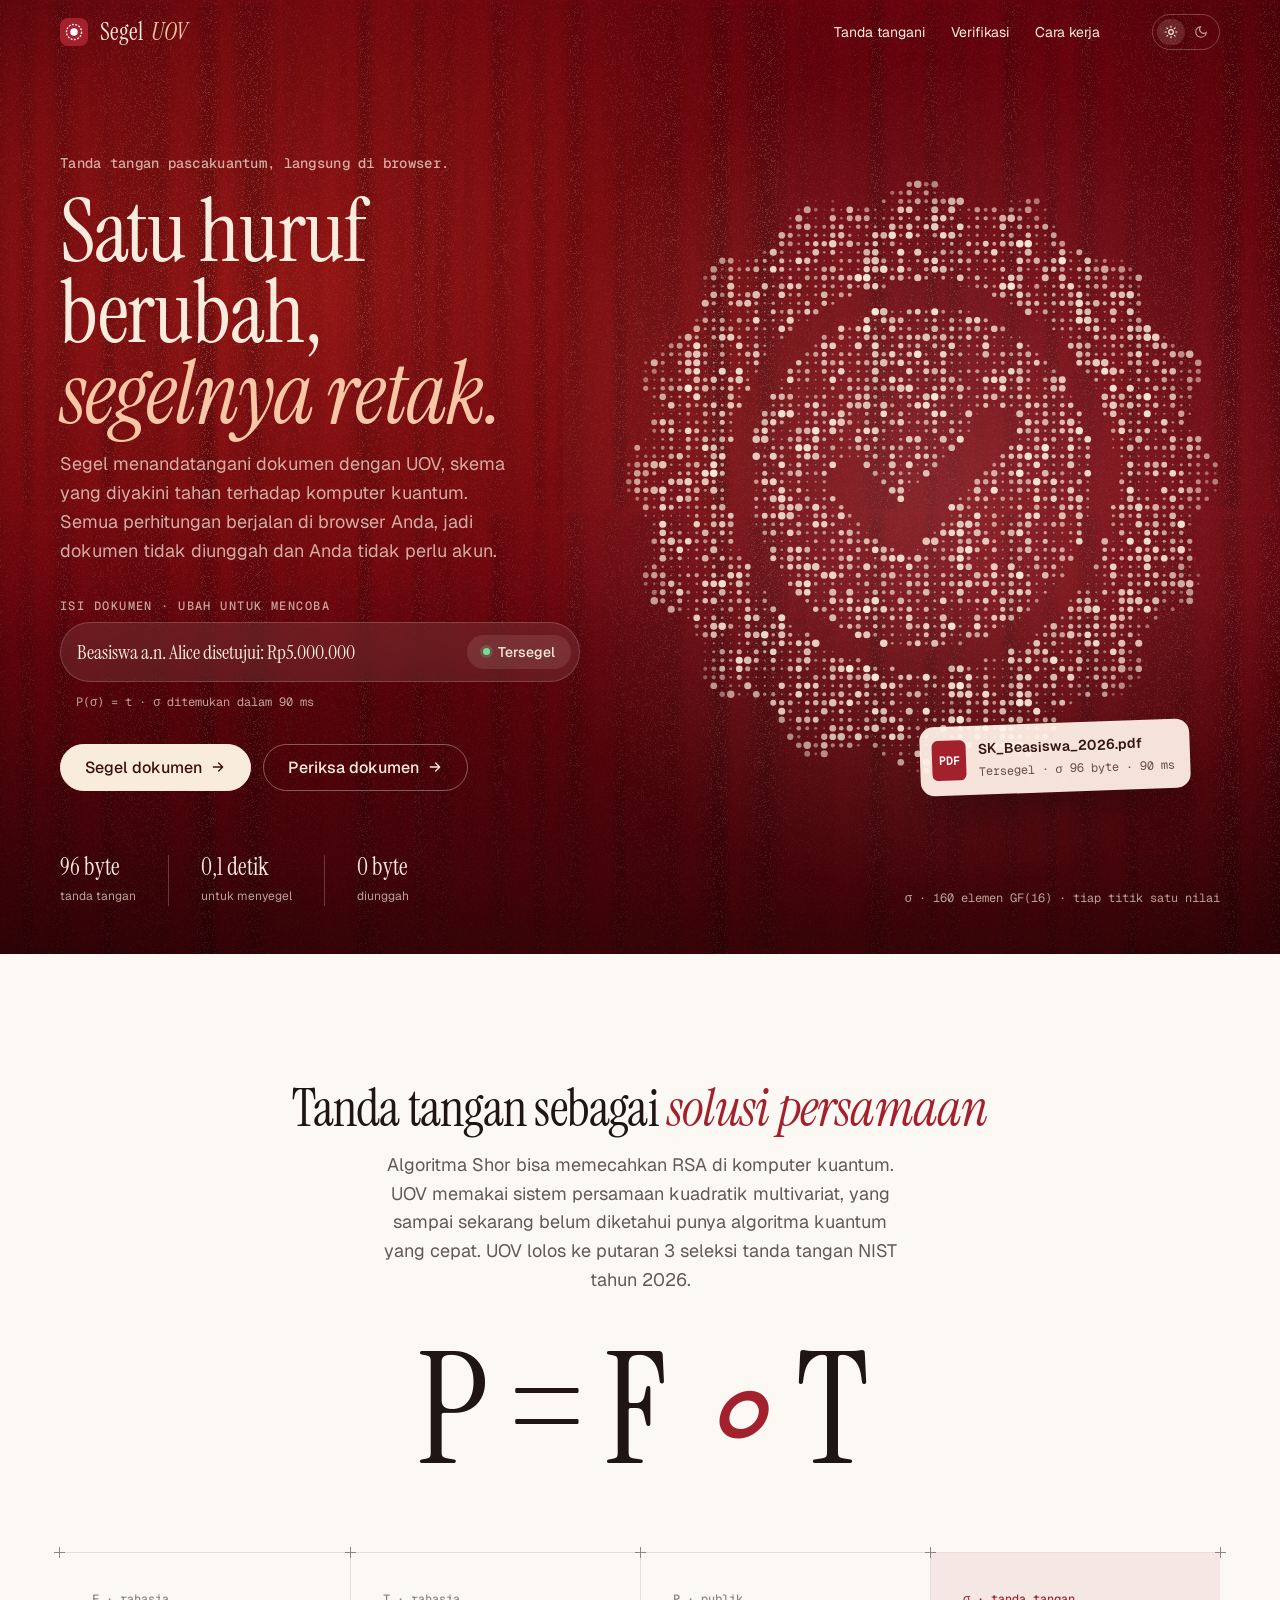
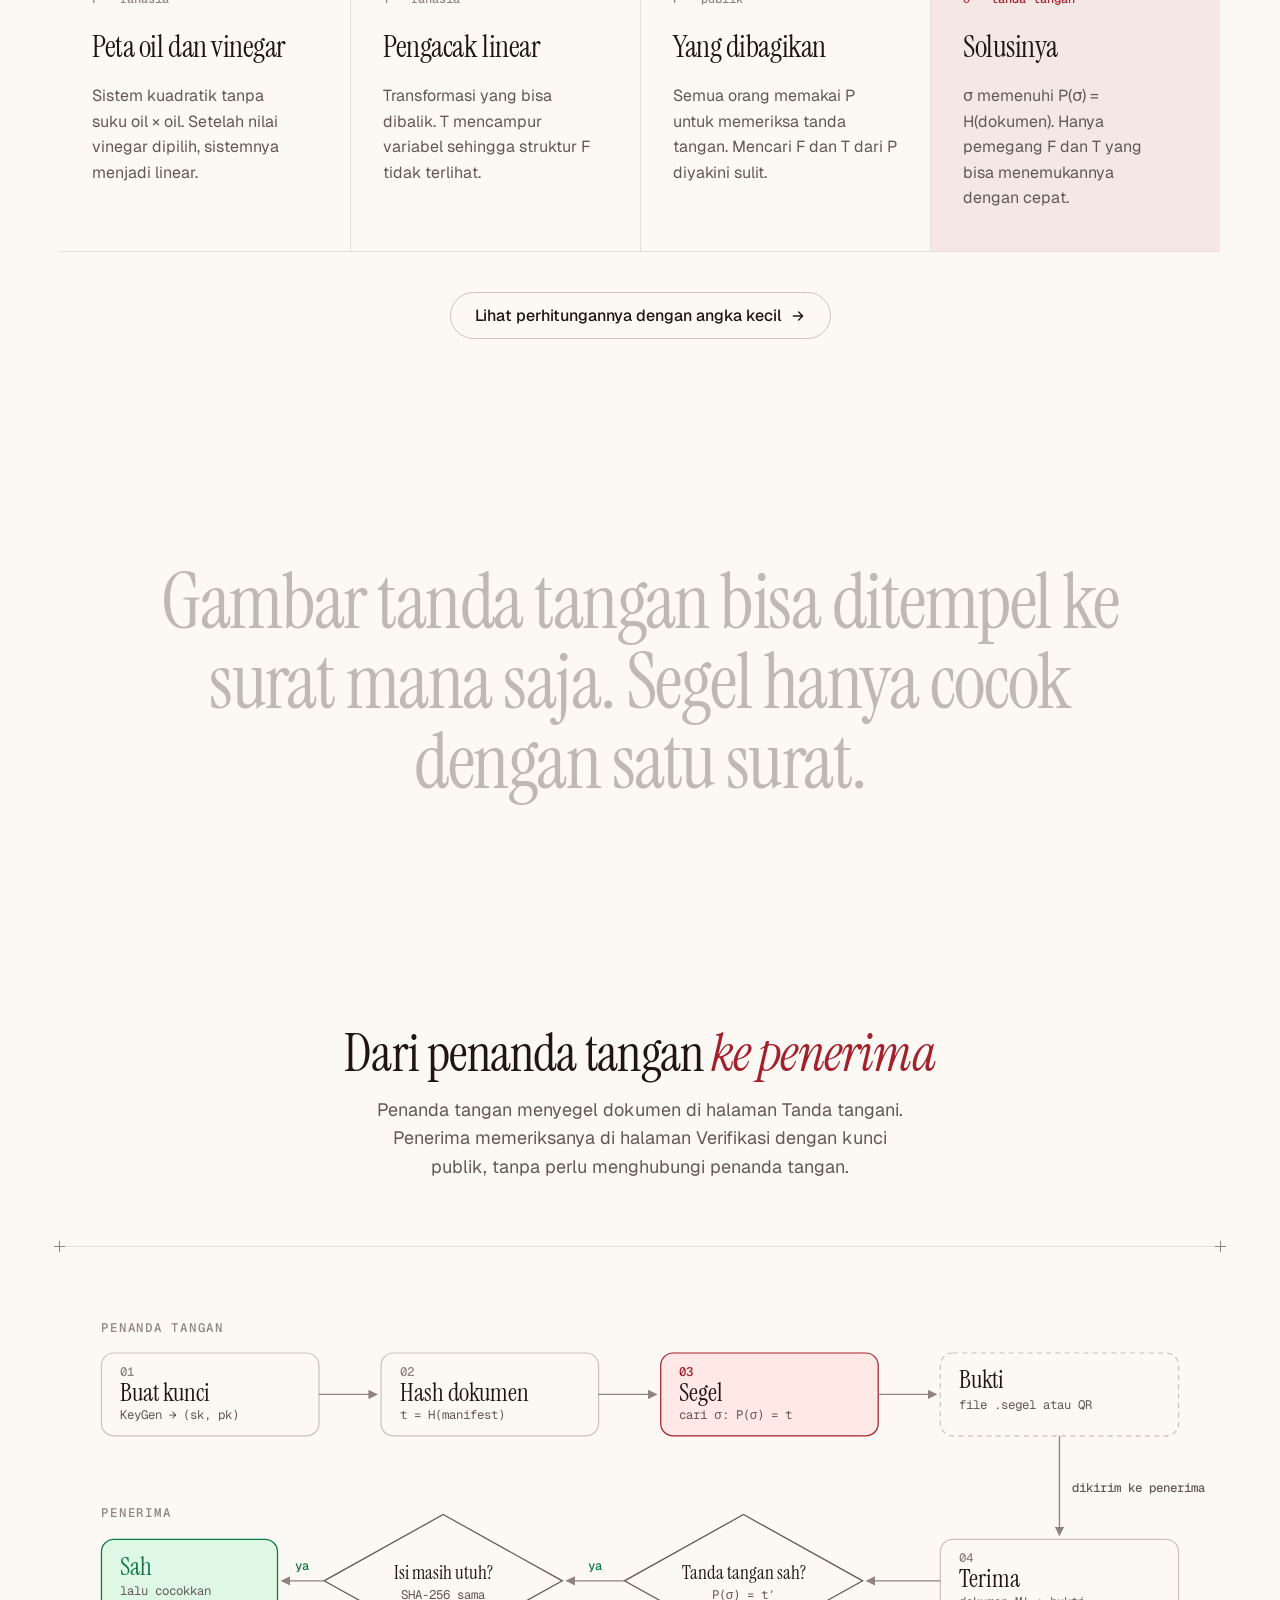
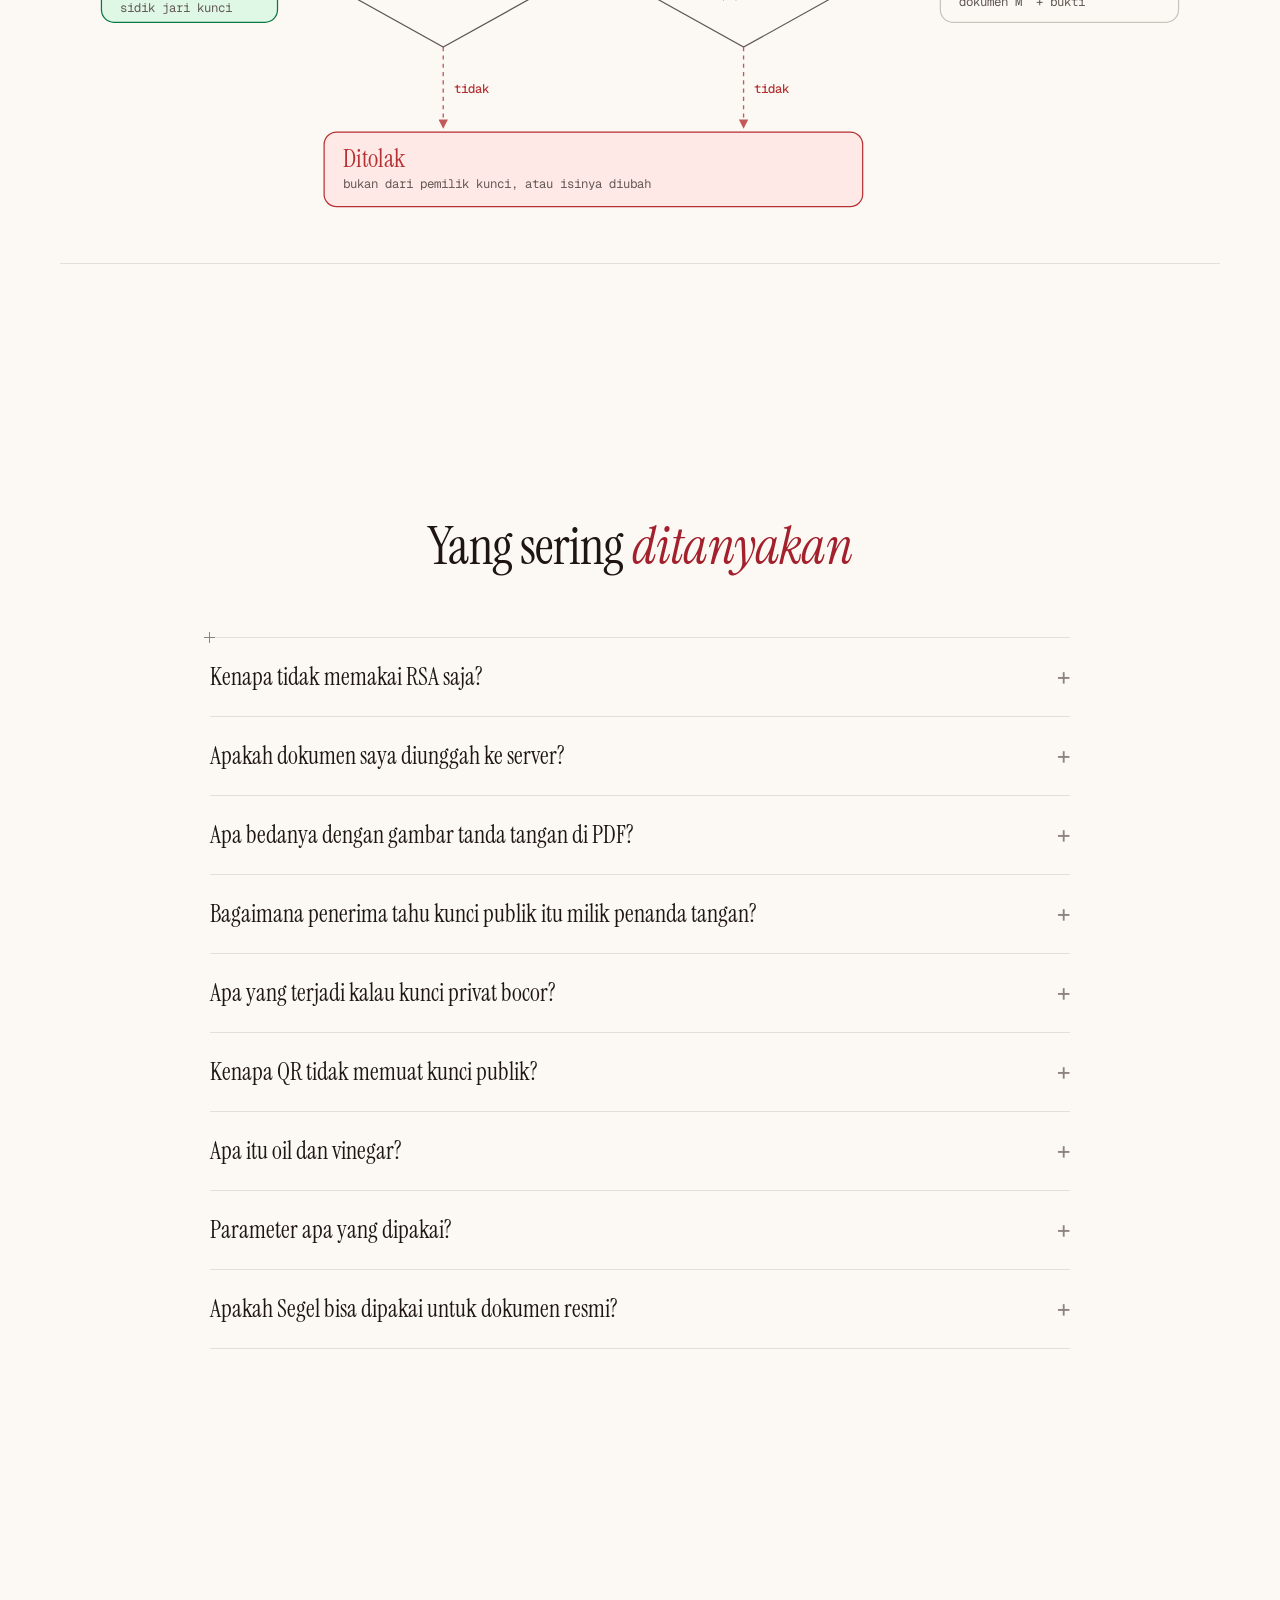
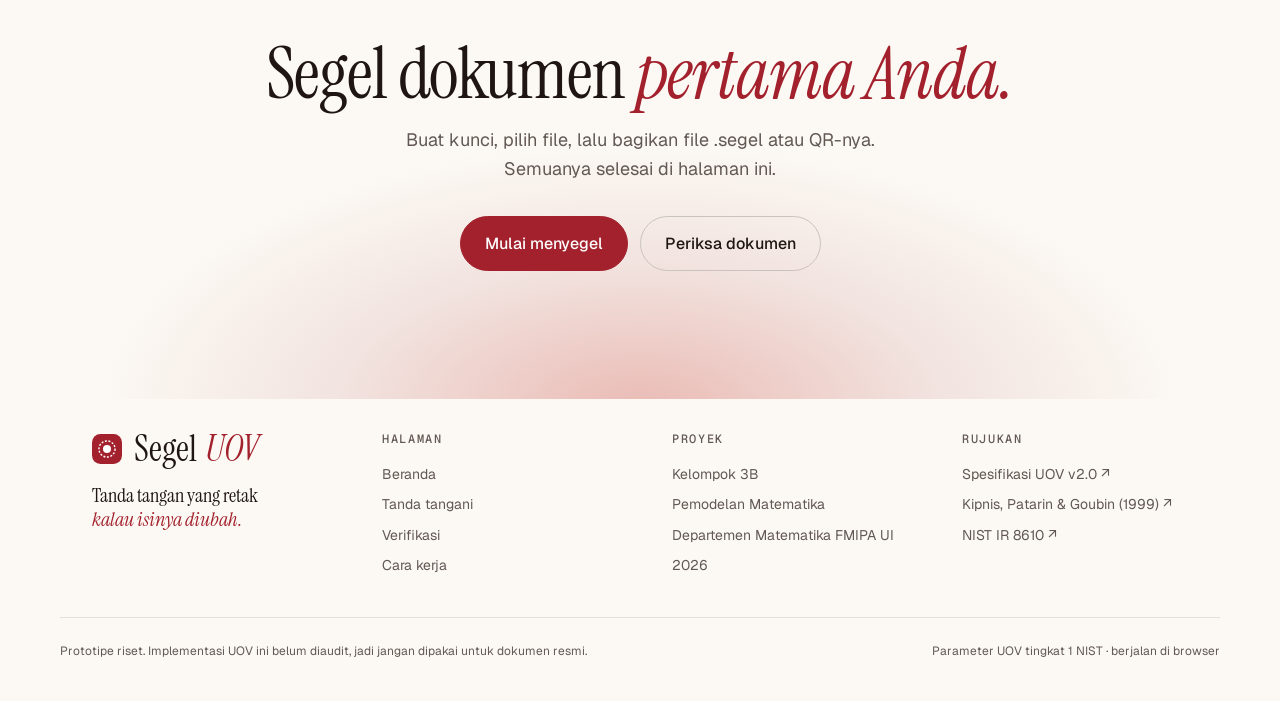
==== index.html @ b4297f27 "Segel: tanda tangan dokumen UOV di browser Situs statis untuk presentasi Pemodelan Matematika Kelomp" ====
<!doctype html>
<html lang="id">
<head>
<meta charset="utf-8">
<meta name="viewport" content="width=device-width, initial-scale=1">
<title>Segel · Tanda tangan dokumen pascakuantum</title>
<meta name="description" content="Segel menandatangani dan memeriksa dokumen dengan skema UOV pascakuantum. Semua perhitungan berjalan di browser, jadi dokumen tidak diunggah.">
<script>try{var t=localStorage.getItem('segel-tema');if(t==='gelap'||(!t&&matchMedia('(prefers-color-scheme: dark)').matches))document.documentElement.classList.add('gelap')}catch(e){}</script>
<meta property="og:type" content="website">
<meta property="og:site_name" content="Segel">
<meta property="og:title" content="Segel · Tanda tangan dokumen pascakuantum">
<meta property="og:description" content="Segel menandatangani dan memeriksa dokumen dengan skema UOV pascakuantum. Semua perhitungan berjalan di browser, jadi dokumen tidak diunggah.">
<meta name="twitter:card" content="summary">
<meta name="theme-color" content="#7a2620">
<link rel="preconnect" href="https://fonts.googleapis.com"><link rel="preconnect" href="https://fonts.gstatic.com" crossorigin>
<link href="https://fonts.googleapis.com/css2?family=Geist:wght@400;500;600&family=Geist+Mono:wght@400;500;600&family=Instrument+Serif:ital@0;1&display=swap" rel="stylesheet">
<link rel="stylesheet" href="css/segel.css">
<link rel="icon" href="data:image/svg+xml,%3Csvg xmlns='http://www.w3.org/2000/svg' viewBox='0 0 32 32'%3E%3Crect width='32' height='32' rx='9' fill='%23a3302c'/%3E%3Ccircle cx='16' cy='16' r='4.3' fill='%23fff'/%3E%3Ccircle cx='16' cy='16' r='8.6' fill='none' stroke='%23fff' stroke-width='1.5' stroke-dasharray='2.1 1.7'/%3E%3C/svg%3E">
</head>
<body class="beranda lak">
<main>
  <section class="hero">
    <div class="hero-latar" id="latar" aria-hidden="true"></div>
    <div class="kartu-bukti" aria-hidden="true">
      <span class="ikon-dok">PDF</span>
      <div><b>SK_Beasiswa_2026.pdf</b><span id="kartu-status">Membuat kunci…</span></div>
    </div>
    <canvas class="hero-kanvas" id="kanvas" role="img" aria-label="Cap segel dari titik-titik. Ukuran tiap titik adalah satu elemen tanda tangan sigma."></canvas>
    <div class="wadah hero-isi">
      <div class="hero-teks">
        <span class="alis">Tanda tangan pascakuantum, langsung di browser.</span>
        <h1>Satu huruf berubah,<br><em>segelnya retak.</em></h1>
        <p class="pengantar">Segel menandatangani dokumen dengan UOV, skema yang diyakini tahan terhadap komputer kuantum. Semua perhitungan berjalan di browser Anda, jadi dokumen tidak diunggah dan Anda tidak perlu akun.</p>
        <div class="coba">
          <label for="surat">Isi dokumen · ubah untuk mencoba</label>
          <div class="coba-baris">
            <input id="surat" value="Beasiswa a.n. Alice disetujui: Rp5.000.000" spellcheck="false" autocomplete="off">
            <button class="chip-status proses" id="status" type="button" disabled><span class="titik"></span><span id="status-judul">Membuat kunci</span></button>
          </div>
          <div class="coba-rinci" id="status-rinci" aria-live="polite"></div>
        </div>
        <div class="baris-tombol">
          <a href="tandatangani.html" class="tombol terang">Segel dokumen <svg width="16" height="16" viewBox="0 0 24 24" fill="none" stroke="currentColor" stroke-width="2" stroke-linecap="round" stroke-linejoin="round" aria-hidden="true"><path d="M5 12h14m-6-6 6 6-6 6"/></svg></a>
          <a href="verifikasi.html" class="tombol garis-terang">Periksa dokumen <svg width="16" height="16" viewBox="0 0 24 24" fill="none" stroke="currentColor" stroke-width="2" stroke-linecap="round" stroke-linejoin="round" aria-hidden="true"><path d="M5 12h14m-6-6 6 6-6 6"/></svg></a>
        </div>
      </div>
      <div class="hero-kaki">
        <dl class="hero-angka">
          <div><dt>96 byte</dt><dd>tanda tangan</dd></div>
          <div><dt>0,1 detik</dt><dd>untuk menyegel</dd></div>
          <div><dt>0 byte</dt><dd>diunggah</dd></div>
        </dl>
        <p class="kanvas-ket">σ · 160 elemen GF(16) · tiap titik satu nilai</p>
      </div>
    </div>
  </section>

  <section class="bagian">
    <div class="wadah">
      <div class="judul-tengah">
        <h2>Tanda tangan sebagai <em>solusi persamaan</em></h2>
        <p class="pengantar">Algoritma Shor bisa memecahkan RSA di komputer kuantum. UOV memakai sistem persamaan kuadratik multivariat, yang sampai sekarang belum diketahui punya algoritma kuantum yang cepat. UOV lolos ke putaran 3 seleksi tanda tangan NIST tahun 2026.</p>
      </div>
      <p class="rumus-besar" aria-label="P sama dengan F komposisi T">P = F <i>∘</i> T</p>
      <div class="cetak" style="--kolom:4">
        <div><span class="no">F · rahasia</span><h3>Peta oil dan vinegar</h3><p>Sistem kuadratik tanpa suku oil × oil. Setelah nilai vinegar dipilih, sistemnya menjadi linear.</p></div>
        <div><span class="no">T · rahasia</span><h3>Pengacak linear</h3><p>Transformasi yang bisa dibalik. T mencampur variabel sehingga struktur F tidak terlihat.</p></div>
        <div><span class="no">P · publik</span><h3>Yang dibagikan</h3><p>Semua orang memakai P untuk memeriksa tanda tangan. Mencari F dan T dari P diyakini sulit.</p></div>
        <div class="inti"><span class="no">σ · tanda tangan</span><h3>Solusinya</h3><p>σ memenuhi P(σ) = H(dokumen). Hanya pemegang F dan T yang bisa menemukannya dengan cepat.</p></div>
      </div>
      <div class="tengah"><a href="cara-kerja.html" class="tombol">Lihat perhitungannya dengan angka kecil <svg width="16" height="16" viewBox="0 0 24 24" fill="none" stroke="currentColor" stroke-width="2" stroke-linecap="round" stroke-linejoin="round" aria-hidden="true"><path d="M5 12h14m-6-6 6 6-6 6"/></svg></a></div>
    </div>
  </section>

  <section class="slogan-besar" aria-label="Inti Segel">
    <div class="wadah">
      <p>Gambar tanda tangan bisa ditempel ke surat mana saja. <em>Segel hanya cocok dengan satu surat.</em></p>
    </div>
  </section>

  <section class="bagian">
    <div class="wadah">
      <div class="judul-tengah">
        <h2>Dari penanda tangan <em>ke penerima</em></h2>
        <p class="pengantar">Penanda tangan menyegel dokumen di halaman Tanda tangani. Penerima memeriksanya di halaman Verifikasi dengan kunci publik, tanpa perlu menghubungi penanda tangan.</p>
      </div>
      <div class="bagan"><svg class="bagan-lebar" viewBox="0 0 1120 510" role="img" aria-labelledby="bagan-j bagan-d"><title id="bagan-j">Diagram alur Segel</title><desc id="bagan-d">Penanda tangan membuat kunci, menghitung hash dokumen, lalu menyegel dengan kunci privat dan mengirim bukti. Penerima memeriksa apakah P(sigma) sama dengan t aksen. Jika tidak, dokumen ditolak. Jika ya, ia memeriksa apakah SHA-256 dokumen sama. Jika tidak, ditolak. Jika ya, dokumen sah dan sidik jari kunci dicocokkan.</desc><defs><marker id="ujung" viewBox="0 0 10 10" refX="9" refY="5" markerWidth="7" markerHeight="7" orient="auto-start-reverse"><path d="M0 0 10 5 0 10z" class="mata"/></marker><marker id="ujung-tolak" viewBox="0 0 10 10" refX="9" refY="5" markerWidth="7" markerHeight="7" orient="auto-start-reverse"><path d="M0 0 10 5 0 10z" class="mata-tolak"/></marker></defs><text class="label jalur" x="40" y="36" text-anchor="start">PENANDA TANGAN</text><text class="label jalur" x="40" y="214" text-anchor="start">PENERIMA</text><g class="simpul "><rect x="40" y="56" width="210" height="80" rx="12"/><text class="no" x="58" y="78">01</text><text class="judul" x="58" y="102">Buat kunci</text><text class="sub" x="58" y="120">KeyGen → (sk, pk)</text></g><g class="simpul "><rect x="310" y="56" width="210" height="80" rx="12"/><text class="no" x="328" y="78">02</text><text class="judul" x="328" y="102">Hash dokumen</text><text class="sub" x="328" y="120">t = H(manifest)</text></g><g class="simpul inti"><rect x="580" y="56" width="210" height="80" rx="12"/><text class="no" x="598" y="78">03</text><text class="judul" x="598" y="102">Segel</text><text class="sub" x="598" y="120">cari σ: P(σ) = t</text></g><g class="simpul bukti"><rect x="850" y="56" width="230" height="80" rx="12"/><text class="judul" x="868" y="90">Bukti</text><text class="sub" x="868" y="110">file .segel atau QR</text></g><path class="panah " d="M250 96H306" marker-end="url(#ujung)"/><path class="panah " d="M520 96H576" marker-end="url(#ujung)"/><path class="panah " d="M790 96H846" marker-end="url(#ujung)"/><path class="panah " d="M965 136V232" marker-end="url(#ujung)"/><text class="label " x="977" y="190" text-anchor="start">dikirim ke penerima</text><g class="simpul "><rect x="850" y="236" width="230" height="80" rx="12"/><text class="no" x="868" y="258">04</text><text class="judul" x="868" y="282">Terima</text><text class="sub" x="868" y="300">dokumen M′ + bukti</text></g><g class="simpul belah"><polygon points="660,212 775,276 660,340 545,276"/><text class="judul kecil" x="660" y="274" text-anchor="middle">Tanda tangan sah?</text><text class="sub" x="660" y="294" text-anchor="middle">P(σ) = t′</text></g><g class="simpul belah"><polygon points="370,212 485,276 370,340 255,276"/><text class="judul kecil" x="370" y="274" text-anchor="middle">Isi masih utuh?</text><text class="sub" x="370" y="294" text-anchor="middle">SHA-256 sama</text></g><g class="simpul sah"><rect x="40" y="236" width="170" height="80" rx="12"/><text class="judul" x="58" y="270">Sah</text><text class="sub" x="58" y="290">lalu cocokkan</text><text class="sub" x="58" y="306">sidik jari kunci</text></g><path class="panah " d="M850 276H779" marker-end="url(#ujung)"/><path class="panah " d="M545 276H489" marker-end="url(#ujung)"/><text class="label ya" x="517" y="266" text-anchor="middle">ya</text><path class="panah " d="M255 276H214" marker-end="url(#ujung)"/><text class="label ya" x="234" y="266" text-anchor="middle">ya</text><path class="panah tolak" d="M660 340V418" marker-end="url(#ujung-tolak)"/><text class="label tidak" x="670" y="384" text-anchor="start">tidak</text><path class="panah tolak" d="M370 340V418" marker-end="url(#ujung-tolak)"/><text class="label tidak" x="380" y="384" text-anchor="start">tidak</text><g class="simpul tolak"><rect x="255" y="422" width="520" height="72" rx="12"/><text class="judul" x="273" y="456">Ditolak</text><text class="sub" x="273" y="476">bukan dari pemilik kunci, atau isinya diubah</text></g></svg><svg class="bagan-tegak" viewBox="0 0 360 1080" aria-hidden="true"><defs><marker id="ujung-t" viewBox="0 0 10 10" refX="9" refY="5" markerWidth="7" markerHeight="7" orient="auto-start-reverse"><path d="M0 0 10 5 0 10z" class="mata"/></marker><marker id="ujung-t-tolak" viewBox="0 0 10 10" refX="9" refY="5" markerWidth="7" markerHeight="7" orient="auto-start-reverse"><path d="M0 0 10 5 0 10z" class="mata-tolak"/></marker></defs><text class="label jalur" x="30" y="24" text-anchor="start">PENANDA TANGAN</text><g class="simpul "><rect x="30" y="36" width="240" height="72" rx="12"/><text class="no" x="48" y="58">01</text><text class="judul" x="48" y="82">Buat kunci</text><text class="sub" x="48" y="100">KeyGen → (sk, pk)</text></g><g class="simpul "><rect x="30" y="136" width="240" height="72" rx="12"/><text class="no" x="48" y="158">02</text><text class="judul" x="48" y="182">Hash dokumen</text><text class="sub" x="48" y="200">t = H(manifest)</text></g><g class="simpul inti"><rect x="30" y="236" width="240" height="72" rx="12"/><text class="no" x="48" y="258">03</text><text class="judul" x="48" y="282">Segel</text><text class="sub" x="48" y="300">cari σ: P(σ) = t</text></g><g class="simpul bukti"><rect x="30" y="336" width="240" height="58" rx="12"/><text class="judul" x="48" y="370">Bukti</text><text class="sub" x="48" y="390">file .segel atau QR</text></g><path class="panah " d="M150 108V132" marker-end="url(#ujung-t)"/><path class="panah " d="M150 208V232" marker-end="url(#ujung-t)"/><path class="panah " d="M150 308V332" marker-end="url(#ujung-t)"/><text class="label jalur" x="30" y="440" text-anchor="start">PENERIMA</text><path class="panah " d="M150 394V450" marker-end="url(#ujung-t)"/><text class="label " x="162" y="424" text-anchor="start">dikirim</text><g class="simpul "><rect x="30" y="454" width="240" height="72" rx="12"/><text class="no" x="48" y="476">04</text><text class="judul" x="48" y="500">Terima</text><text class="sub" x="48" y="518">dokumen M′ + bukti</text></g><path class="panah " d="M150 526V552" marker-end="url(#ujung-t)"/><g class="simpul belah"><polygon points="150,554 262,616 150,678 38,616"/><text class="judul kecil" x="150" y="614" text-anchor="middle">Tanda tangan sah?</text><text class="sub" x="150" y="634" text-anchor="middle">P(σ) = t′</text></g><path class="panah " d="M150 678V720" marker-end="url(#ujung-t)"/><text class="label ya" x="160" y="704" text-anchor="start">ya</text><g class="simpul belah"><polygon points="150,722 262,784 150,846 38,784"/><text class="judul kecil" x="150" y="782" text-anchor="middle">Isi masih utuh?</text><text class="sub" x="150" y="802" text-anchor="middle">SHA-256 sama</text></g><path class="panah " d="M150 846V884" marker-end="url(#ujung-t)"/><text class="label ya" x="160" y="870" text-anchor="start">ya</text><g class="simpul sah"><rect x="30" y="888" width="240" height="72" rx="12"/><text class="judul" x="48" y="922">Sah</text><text class="sub" x="48" y="942">lalu cocokkan sidik</text><text class="sub" x="48" y="958">jari kunci</text></g><path class="panah tolak" d="M262 616H330V1032"/><path class="panah tolak" d="M262 784H330"/><path class="panah tolak" d="M330 1032H276" marker-end="url(#ujung-t-tolak)"/><text class="label tidak" x="272" y="606" text-anchor="start">tidak</text><text class="label tidak" x="272" y="774" text-anchor="start">tidak</text><g class="simpul tolak"><rect x="30" y="996" width="240" height="72" rx="12"/><text class="judul" x="48" y="1030">Ditolak</text><text class="sub" x="48" y="1050">isi diubah atau</text><text class="sub" x="48" y="1066">kunci lain</text></g></svg></div>
    </div>
  </section>

  <section class="bagian" id="tanya">
    <div class="wadah">
      <div class="judul-tengah">
        <h2>Yang sering <em>ditanyakan</em></h2>
      </div>
      <div class="tanya">
        <details><summary>Kenapa tidak memakai RSA saja?</summary><p>RSA bisa dipecahkan algoritma Shor jika komputer kuantum berskala besar tersedia. Dokumen seperti ijazah perlu bisa diperiksa puluhan tahun, jadi Segel memakai UOV, yang bertumpu pada sistem persamaan kuadratik multivariat.</p></details>
        <details><summary>Apakah dokumen saya diunggah ke server?</summary><p>Tidak. File dibaca dan di-hash di browser Anda. Yang ditandatangani hanya sidik jari SHA-256 dokumen, bersama nama penanda tangan dan waktunya.</p></details>
        <details><summary>Apa bedanya dengan gambar tanda tangan di PDF?</summary><p>Gambar tanda tangan sama untuk semua dokumen, jadi bisa disalin ke surat lain. σ dari Segel adalah solusi persamaan untuk hash satu dokumen. Ubah satu byte, dan P(σ) tidak lagi sama dengan hash dokumen itu.</p></details>
        <details><summary>Bagaimana penerima tahu kunci publik itu milik penanda tangan?</summary><p>Matematika hanya membuktikan bahwa dokumen ditandatangani oleh pemegang kunci privat. Nama penanda tangan di bukti hanyalah klaim. Penerima perlu mencocokkan sidik jari kunci publik dengan sumber yang ia percaya, misalnya situs resmi instansi penanda tangan, bukan dengan dokumen yang sedang diperiksa.</p></details>
        <details><summary>Apa yang terjadi kalau kunci privat bocor?</summary><p>Siapa pun yang memegangnya bisa menandatangani atas nama Anda. Buat kunci baru dan umumkan sidik jarinya. Prototipe ini belum punya daftar pencabutan kunci.</p></details>
        <details><summary>Kenapa QR tidak memuat kunci publik?</summary><p>Kunci publik UOV tingkat 1 berukuran 412.160 byte, jauh di atas kapasitas QR. QR hanya memuat manifest dan σ (96 byte), lalu kunci publik dimuat dari file terpisah.</p></details>
        <details><summary>Apa itu oil dan vinegar?</summary><p>Keduanya kelompok variabel di peta rahasia F. Vinegar dipilih acak. Karena F tidak punya suku oil × oil, setelah vinegar diisi persamaannya menjadi linear terhadap oil, sehingga oil bisa dihitung.</p></details>
        <details><summary>Parameter apa yang dipakai?</summary><p>GF(16), n = 160 variabel, v = 96 vinegar, m = 64 persamaan. Ini set parameter tingkat 1 dari spesifikasi UOV yang diajukan ke NIST.</p></details>
        <details><summary>Apakah Segel bisa dipakai untuk dokumen resmi?</summary><p>Belum. Ini prototipe riset untuk mata kuliah Pemodelan Matematika. Implementasinya belum diaudit dan format kuncinya tidak sama dengan pustaka standar seperti liboqs.</p></details>
      </div>
    </div>
  </section>

  <section class="penutup">
    <div class="wadah">
      <h2>Segel dokumen <em>pertama Anda.</em></h2>
      <p class="pengantar">Buat kunci, pilih file, lalu bagikan file .segel atau QR-nya. Semuanya selesai di halaman ini.</p>
      <div class="baris-tombol">
        <a href="tandatangani.html" class="tombol utama besar">Mulai menyegel</a>
        <a href="verifikasi.html" class="tombol besar">Periksa dokumen</a>
      </div>
    </div>
  </section>
</main>

<script type="module">
import { pasangShell } from './js/shell.mjs';
import { segelTitik } from './js/titik.mjs';
pasangShell();
const $ = id => document.getElementById(id);
const segel = segelTitik($('kanvas'));

// RPC kecil ke worker UOV supaya animasi tidak tersendat.
const kerja = new Worker('js/kerja.mjs', { type: 'module' }), tunggu = new Map();
let nomor = 0;
kerja.onmessage = ({ data }) => { const p = tunggu.get(data.id); tunggu.delete(data.id); data.err ? p.reject(Error(data.err)) : p.resolve(data); };
const rpc = (op, x = {}) => new Promise((resolve, reject) => { const id = ++nomor; tunggu.set(id, { resolve, reject }); kerja.postMessage({ id, op, ...x }); });

let sig = null, giliran = 0;
function keadaan(k, judul, rinci = '') {
  $('status').className = 'chip-status ' + k;
  $('status').disabled = k !== 'retak';
  $('status-judul').textContent = judul;
  $('status-rinci').textContent = rinci;
  $('kartu-status').textContent = k === 'retak' ? 'Segel retak · isi berubah' : 'Menyegel…';
  segel.atur(null, k);
}
async function segelkan() {
  keadaan('proses', 'Menyegel', 'mencari σ untuk 64 persamaan');
  const r = await rpc('sign', { text: $('surat').value });
  sig = r.res; giliran++;
  segel.atur(sig, 'utuh');
  $('status').className = 'chip-status utuh'; $('status').disabled = true;
  $('status-judul').textContent = 'Tersegel';
  $('status-rinci').textContent = `P(σ) = t · σ ditemukan dalam ${r.ms} ms`;
  $('kartu-status').textContent = `Tersegel · σ 96 byte · ${r.ms} ms`;
}
let jeda;
$('surat').oninput = () => {
  if (!sig) return;
  clearTimeout(jeda);
  jeda = setTimeout(async () => {
    const ini = ++giliran, r = await rpc('verify', { text: $('surat').value, sig });
    if (ini !== giliran) return;
    if (r.res) { $('status').className = 'chip-status utuh'; $('status').disabled = true; $('status-judul').textContent = 'Tersegel'; $('status-rinci').textContent = 'P(σ) = t · isi sama dengan yang disegel'; $('kartu-status').textContent = 'Tersegel · isi utuh'; segel.atur(null, 'utuh-tenang'); }
    else keadaan('retak', 'Segel ulang', 'P(σ) ≠ H(dokumen) · isinya berubah, jadi tanda tangan lama tidak berlaku');
  }, 200);
};
$('status').onclick = segelkan;

await rpc('keygen');
await segelkan();
</script>
</body>
</html>
---- css/segel.css ----
/* ==========================================================================
   Segel. Sekeluarga dengan BISINDO Transcriber dan Analytica: permukaan hangat,
   garis tipis, satu aksen (merah lak segel) yang dipakai hemat, serif untuk
   judul, mono hanya untuk kunci, hash, dan σ. Panggung gelap biru tarum dengan
   motif truntum berkontras rendah untuk momen hasil.
   Hijau vinegar dan kuning oil hanya dipakai di halaman Cara Kerja.
   ========================================================================== */
:root {
  --latar: oklch(98.2% 0.007 75);
  --permukaan: oklch(100% 0 0);
  --permukaan-2: oklch(96.3% 0.01 75);
  --tinta: oklch(21% 0.015 40);
  --redup: oklch(47% 0.015 45);
  --samar: oklch(62% 0.014 45);
  --garis: oklch(90.5% 0.01 70);
  --garis-kuat: oklch(82% 0.012 65);
  --aksen: oklch(47% 0.165 22);
  --aksen-hover: oklch(41% 0.15 22);
  --aksen-lembut: oklch(95% 0.028 22);
  --aksen-tinta: oklch(99% 0 0);
  --sukses: oklch(50% 0.12 155); --sukses-lembut: oklch(95.5% 0.035 155);
  --waspada: oklch(56% 0.13 70); --waspada-lembut: oklch(96% 0.045 85);
  --bahaya: oklch(52% 0.17 25); --bahaya-lembut: oklch(95.5% 0.03 25);
  --vin: oklch(48% 0.1 140); --vin-lembut: oklch(94% 0.04 140);
  --oil: oklch(58% 0.13 70); --oil-lembut: oklch(94% 0.05 80);
  /* Panggung: merah anggur, sedunia dengan hero lak. */
  --panggung-0: oklch(30% 0.1 24);
  --panggung-1: oklch(15% 0.04 20);
  --krem: oklch(95% 0.025 70);
  --krem-redup: oklch(95% 0.025 70 / .72);
  --krem-samar: oklch(95% 0.025 70 / .68);
  --panggung-tinta: oklch(96% 0.006 60);
  --panggung-redup: oklch(96% 0.006 60 / 0.62);
  --panggung-samar: oklch(96% 0.006 60 / 0.4);
  --panggung-garis: oklch(96% 0.006 60 / 0.13);
  --panggung-kaca: oklch(96% 0.006 60 / 0.055);
  --aksen-panggung: oklch(66% 0.19 27);
  --motif: url("data:image/svg+xml,%3Csvg xmlns='http://www.w3.org/2000/svg' width='36' height='36' viewBox='0 0 36 36'%3E%3Cg fill='none' stroke='%23fff' stroke-width='.9'%3E%3Ccircle cx='18' cy='12.5' r='3.2'/%3E%3Ccircle cx='18' cy='23.5' r='3.2'/%3E%3Ccircle cx='12.5' cy='18' r='3.2'/%3E%3Ccircle cx='23.5' cy='18' r='3.2'/%3E%3C/g%3E%3Cg fill='%23fff'%3E%3Ccircle cx='18' cy='18' r='1.2'/%3E%3Ccircle cx='0' cy='0' r='1'/%3E%3Ccircle cx='36' cy='0' r='1'/%3E%3Ccircle cx='0' cy='36' r='1'/%3E%3Ccircle cx='36' cy='36' r='1'/%3E%3C/g%3E%3C/svg%3E");
  --huruf-tampilan: "Instrument Serif", "Iowan Old Style", Palatino, Georgia, serif;
  --huruf-isi: "Geist", -apple-system, "Segoe UI", system-ui, sans-serif;
  --huruf-mono: "Geist Mono", ui-monospace, Menlo, Consolas, monospace;
  --kurva: cubic-bezier(0.22, 1, 0.36, 1);
  --j-1: 4px; --j-2: 8px; --j-3: 12px; --j-4: 16px; --j-5: 24px; --j-6: 32px; --j-7: 40px; --j-8: 48px; --j-9: 64px; --j-10: 80px; --j-11: 96px;
  --radius-kecil: 10px; --radius: 16px; --radius-panggung: 24px;
  --bayang-panggung: 0 32px 72px oklch(15% 0.02 30 / 0.22);
  --cincin-fokus: 0 0 0 3px oklch(47% 0.165 22 / 0.3);
  color-scheme: light;
}
.gelap {
  --latar: oklch(15% 0.01 40); --permukaan: oklch(19% 0.012 40); --permukaan-2: oklch(22.5% 0.014 40);
  --tinta: oklch(95% 0.006 65); --redup: oklch(72% 0.012 45); --samar: oklch(58% 0.012 45);
  --garis: oklch(28% 0.016 40); --garis-kuat: oklch(37% 0.018 40);
  --aksen: oklch(66% 0.16 22); --aksen-hover: oklch(72% 0.14 22); --aksen-lembut: oklch(27% 0.07 22); --aksen-tinta: oklch(15% 0.02 30);
  --sukses: oklch(74% 0.13 155); --sukses-lembut: oklch(26% 0.05 155);
  --waspada: oklch(80% 0.12 80); --waspada-lembut: oklch(28% 0.05 80);
  --bahaya: oklch(70% 0.15 25); --bahaya-lembut: oklch(27% 0.06 25);
  --vin: oklch(78% 0.1 140); --vin-lembut: oklch(28% 0.05 140);
  --oil: oklch(80% 0.12 75); --oil-lembut: oklch(30% 0.06 75);
  --bayang-panggung: 0 32px 72px oklch(0% 0 0 / 0.5);
  --cincin-fokus: 0 0 0 3px oklch(66% 0.16 22 / 0.4);
  color-scheme: dark;
}

* { box-sizing: border-box; }
[hidden] { display: none !important; }
html { scroll-behavior: smooth; }
body { margin: 0; background: var(--latar); color: var(--tinta); font: 16px/1.6 var(--huruf-isi); -webkit-font-smoothing: antialiased; }
a { color: inherit; }
/* Sorotan teks dan bilah gulir ikut warna lak. */
::selection { background: var(--aksen); color: var(--aksen-tinta); }
.panggung ::selection, .hero ::selection { background: var(--krem); color: oklch(28% 0.1 24); }
html { scrollbar-width: thin; scrollbar-color: color-mix(in oklch, var(--aksen) 75%, var(--latar)) var(--latar); }
@supports not (scrollbar-color: auto) {
  ::-webkit-scrollbar { width: 12px; height: 12px; }
  ::-webkit-scrollbar-track { background: var(--latar); }
  ::-webkit-scrollbar-thumb { background: color-mix(in oklch, var(--aksen) 75%, var(--latar)); border-radius: 999px; border: 3px solid var(--latar); }
  ::-webkit-scrollbar-thumb:hover { background: var(--aksen); }
}
input, textarea { caret-color: var(--aksen); accent-color: var(--aksen); }
:focus-visible { outline: none; box-shadow: var(--cincin-fokus); border-radius: 6px; }
.wadah { width: min(1160px, 100% - 48px); margin-inline: auto; }
h1, h2, h3 { font-family: var(--huruf-tampilan); font-weight: 400; letter-spacing: -0.015em; margin: 0; }
h1 { font-size: clamp(44px, 5.6vw, 76px); line-height: 0.98; }
h2 { font-size: clamp(34px, 4.2vw, 52px); line-height: 1.02; }
h1 em, h2 em { color: var(--aksen); }
.alis { display: inline-flex; align-items: center; gap: 8px; font: 500 12px var(--huruf-mono); letter-spacing: 0.14em; text-transform: uppercase; color: var(--redup); }
.pengantar { color: var(--redup); font-size: 18px; max-width: 540px; margin: 16px 0 0; }
.mono { font-family: var(--huruf-mono); }
.kecil { font-size: 14px; color: var(--redup); }

/* ---------- Kepala ---------- */
.kepala { position: sticky; top: 0; z-index: 20; background: color-mix(in oklch, var(--latar) 86%, transparent); backdrop-filter: blur(12px); border-bottom: 1px solid transparent; transition: border-color .2s; }
.kepala.bergulir { border-bottom-color: var(--garis); }
.kepala .wadah { display: flex; align-items: center; gap: 32px; height: 64px; }
.logo { display: inline-flex; align-items: center; gap: 12px; font: 400 24px/1 var(--huruf-tampilan); text-decoration: none; }
.logo span { color: var(--aksen); font-style: italic; margin-left: -4px; }
.logo svg { width: 28px; height: 28px; flex: none; }
.menu { display: flex; gap: 2px; margin-left: auto; }
.menu a { font-size: 14px; color: var(--redup); text-decoration: none; padding: 8px 12px; border-radius: 999px; }
.menu a:hover { color: var(--tinta); }
.menu a[aria-current="page"] { color: var(--tinta); background: var(--permukaan-2); }
.tema { display: inline-flex; gap: 2px; padding: 4px; border: 1px solid var(--garis); border-radius: 999px; }
.menu + .tema { margin-left: 8px; }
.tema button { width: 28px; height: 26px; border: 0; border-radius: 999px; background: none; color: var(--samar); cursor: pointer; display: grid; place-items: center; }
.tema button[aria-pressed="true"] { background: var(--permukaan-2); color: var(--tinta); }

/* ---------- Tombol ---------- */
.tombol { display: inline-flex; align-items: center; justify-content: center; gap: 8px; font: 500 16px var(--huruf-isi); padding: 12px 24px; border-radius: 999px; border: 1px solid var(--garis-kuat); background: transparent; color: var(--tinta); text-decoration: none; cursor: pointer; white-space: nowrap; transition: background .15s, border-color .15s, transform .15s; }
.tombol:hover { border-color: var(--tinta); }
.tombol:active { transform: translateY(1px); }
.tombol.utama { background: var(--aksen); border-color: var(--aksen); color: var(--aksen-tinta); }
.tombol.utama:hover { background: var(--aksen-hover); }
.tombol.polos { border-color: transparent; color: var(--redup); }
.tombol.polos:hover { color: var(--tinta); }
.tombol.besar { padding: 16px 24px; font-size: 16px; }
.tombol.kecil { padding: 8px 16px; font-size: 14px; }
.tombol:disabled { opacity: .4; cursor: not-allowed; }
.baris-tombol { display: flex; flex-wrap: wrap; gap: 12px; align-items: center; }

/* ---------- Panggung ---------- */
.panggung { position: relative; color: var(--panggung-tinta); background: radial-gradient(120% 90% at 0% 0%, var(--panggung-0), var(--panggung-1)); border-radius: var(--radius-panggung); overflow: hidden; isolation: isolate; }
.panggung::before { content: ""; position: absolute; inset: 0; background: var(--motif); opacity: .045; z-index: -1; pointer-events: none; }
.panggung h2 em { color: oklch(86% 0.07 55); }
.panggung .alis, .panggung .kecil { color: var(--panggung-redup); }
.kaca { background: var(--panggung-kaca); border: 1px solid var(--panggung-garis); border-radius: 14px; }
.kepala-panggung { display: flex; justify-content: space-between; align-items: center; gap: 12px; }
.panggung .tombol { color: var(--panggung-tinta); border-color: var(--panggung-garis); }
.panggung .tombol:hover { border-color: var(--panggung-tinta); }
.panggung .tombol.utama { background: var(--aksen-panggung); border-color: var(--aksen-panggung); color: #fff; }

/* Cap lilin */
.cap { width: 64px; height: 64px; flex: none; overflow: visible; }
.cap .lilin { fill: var(--aksen-panggung); transition: fill .3s; }
.cap .cincin { fill: none; stroke: oklch(100% 0 0 / .4); stroke-width: 1.4; }
.cap .centang { fill: none; stroke: #fff; stroke-width: 3; stroke-linecap: round; stroke-linejoin: round; transition: opacity .2s; }
.cap .retakan { fill: none; stroke: var(--panggung-1); stroke-width: 2.4; stroke-linejoin: round; opacity: 0; transition: opacity .2s; }
.cap.retak .lilin { fill: oklch(42% 0.025 262); }
.cap.retak .centang { opacity: 0; }
.cap.retak .retakan { opacity: 1; }
.cap.proses .lilin { fill: oklch(40% 0.03 262); } .cap.proses .centang { opacity: 0; }
.cap.proses { animation: denyut 1.1s ease-in-out infinite; }
.cap.redup .lilin { fill: var(--garis-kuat); } .cap.redup .centang { opacity: 0; }
.panggung .cap .lilin { fill: var(--krem); }
.panggung .cap .centang { stroke: oklch(32% 0.11 24); }
.panggung .cap .cincin { stroke: oklch(32% 0.11 24 / .3); }
.panggung .cap.retak .lilin { fill: oklch(60% 0.03 30); }
.panggung .cap .retakan { stroke: var(--panggung-1); }
.cap.jatuh-cap { animation: stempel .5s cubic-bezier(.2, 1.5, .4, 1); }
@keyframes stempel { from { transform: scale(1.5) rotate(-12deg); opacity: 0; } to { transform: none; opacity: 1; } }
@keyframes denyut { 50% { transform: scale(.94); opacity: .7; } }
@media (prefers-reduced-motion: reduce) { .cap.jatuh-cap, .cap.proses { animation: none; } }

/* σ sebagai 160 batang (halaman aplikasi) */
.pita-kepala { display: flex; justify-content: space-between; align-items: baseline; gap: 12px; font: 12px var(--huruf-mono); color: var(--panggung-samar); margin-bottom: 12px; }
.pita-kepala b { color: var(--panggung-tinta); font-weight: 500; }
.batang { display: grid; grid-template-columns: repeat(160, 1fr); align-items: end; gap: 2px; height: 52px; }
.batang i { display: block; background: var(--krem); border-radius: 1px; height: var(--h); transform-origin: bottom; animation: tumbuh .5s cubic-bezier(.2, 1.3, .4, 1) backwards; animation-delay: calc(var(--n) * 2.5ms); transition: background .3s, opacity .3s; }
.batang.retak i { background: var(--panggung-garis); }
.batang.pudar i { opacity: .3; }
@keyframes tumbuh { from { transform: scaleY(0); } }
@media (prefers-reduced-motion: reduce) { .batang i { animation: none; } }

/* ---------- Aplikasi ---------- */
.halaman-app { padding: 64px 0 96px; }
.judul-app { display: flex; justify-content: space-between; align-items: end; gap: 24px; flex-wrap: wrap; margin-bottom: 40px; }
.judul-app h1 { font-size: clamp(40px, 4.8vw, 60px); margin-top: 12px; }
.app { display: grid; grid-template-columns: minmax(0, 1fr) minmax(0, 0.92fr); gap: 24px; align-items: start; }
.langkah { background: var(--permukaan); border: 1px solid var(--garis); border-radius: var(--radius); padding: 24px; }
.langkah + .langkah { margin-top: 12px; }
.langkah-kepala { display: flex; align-items: center; gap: 12px; margin-bottom: 16px; }
.langkah-kepala .no { width: 26px; height: 26px; border-radius: 50%; border: 1px solid var(--garis-kuat); display: grid; place-items: center; font: 500 12px var(--huruf-mono); color: var(--redup); flex: none; }
.langkah.selesai .langkah-kepala .no { background: var(--tinta); color: var(--latar); border-color: var(--tinta); }
.langkah-kepala h2 { font: 600 16px var(--huruf-isi); letter-spacing: 0; }
.langkah-kepala .status { margin-left: auto; font-size: 14px; color: var(--samar); text-align: right; }
.langkah p.bantu { margin: 0 0 16px; font-size: 14px; color: var(--redup); }
label.medan { display: grid; gap: 8px; font-size: 14px; font-weight: 500; }
input[type="text"], textarea { width: 100%; font: 16px var(--huruf-isi); color: var(--tinta); background: var(--latar); border: 1px solid var(--garis-kuat); border-radius: var(--radius-kecil); padding: 12px 16px; }
input[type="text"]:focus, textarea:focus { outline: none; border-color: var(--aksen); box-shadow: var(--cincin-fokus); }
input.mono { font-family: var(--huruf-mono); font-size: 14px; }
.jatuh { position: relative; display: grid; place-items: center; gap: 8px; text-align: center; min-height: 132px; padding: 24px; border: 1.5px dashed var(--garis-kuat); border-radius: var(--radius); background: var(--latar); cursor: pointer; transition: border-color .15s, background .15s; }
.jatuh:hover, .jatuh.di-atas { border-color: var(--aksen); background: var(--aksen-lembut); }
.jatuh input { position: absolute; inset: 0; opacity: 0; cursor: pointer; }
.jatuh b { font-weight: 500; }
.jatuh.terisi { border-style: solid; place-items: stretch; text-align: left; min-height: 0; }
.berkas { display: grid; grid-template-columns: 40px 1fr; gap: 16px; align-items: center; }
.berkas .ikon { width: 40px; height: 48px; border-radius: 6px; background: var(--tinta); color: var(--latar); display: grid; place-items: center; font: 600 12px var(--huruf-mono); text-transform: uppercase; }
.berkas b { display: block; font-weight: 500; word-break: break-all; }
.hash { font: 12px/1.5 var(--huruf-mono); color: var(--redup); word-break: break-all; }
.sidik { display: flex; flex-wrap: wrap; align-items: center; gap: 12px; margin-top: 16px; padding: 12px 16px; border-radius: var(--radius-kecil); background: var(--permukaan-2); }
.sidik .mono { font-size: 14px; font-weight: 500; letter-spacing: .02em; }
.pemberitahuan { margin-top: 16px; padding: 12px 16px; border-radius: var(--radius-kecil); font-size: 14px; border: 1px solid; }
.pemberitahuan.waspada { background: var(--waspada-lembut); border-color: color-mix(in oklch, var(--waspada) 30%, transparent); }
.pemberitahuan.info { background: var(--permukaan-2); border-color: var(--garis); color: var(--redup); }

.hasil { position: sticky; top: 88px; padding: 24px; }
.hasil.kosong { border: 1.5px dashed var(--garis-kuat); border-radius: var(--radius-panggung); display: grid; place-items: center; text-align: center; min-height: 300px; color: var(--samar); font-size: 14px; }
.hasil.kosong .cap { width: 52px; height: 52px; margin: 0 auto 16px; }
.hasil.panggung { box-shadow: var(--bayang-panggung); animation: naik .35s ease-out; }
@keyframes naik { from { opacity: 0; transform: translateY(8px); } }
.kepala-hasil { display: flex; align-items: center; gap: 16px; }
.kepala-hasil .judul { font: 400 36px/1 var(--huruf-tampilan); }
.kepala-hasil p { margin: 8px 0 0; font-size: 14px; color: var(--panggung-redup); }
.qr { background: #fff; border-radius: 14px; padding: 12px; width: 200px; max-width: 100%; }
.qr svg { display: block; width: 100%; height: auto; }
.hasil-grid { display: grid; grid-template-columns: 1fr; gap: 16px; justify-items: start; margin: 24px 0 0; }
.hasil-grid .data { width: 100%; }
.data { display: grid; grid-template-columns: auto 1fr; gap: 8px 16px; font-size: 14px; margin: 0; }
.data dt { font-size: 12px; color: var(--panggung-samar); padding-top: 2px; }
.data dd { margin: 0; word-break: break-all; }
.cek { list-style: none; padding: 0; margin: 24px 0 0; }
.cek li { display: grid; grid-template-columns: 24px 1fr auto; gap: 12px; align-items: center; padding: 12px 0; border-top: 1px solid var(--panggung-garis); font-size: 14px; }
.cek .tanda { width: 22px; height: 22px; border-radius: 50%; display: grid; place-items: center; font-size: 12px; font-weight: 700; }
.cek .ya .tanda { background: oklch(74% 0.13 155 / .2); color: oklch(80% 0.13 155); }
.cek .tidak .tanda { background: oklch(70% 0.15 25 / .2); color: oklch(76% 0.14 25); }
.cek .belum .tanda { background: var(--panggung-kaca); color: var(--panggung-redup); }
.cek .ket { font: 12px var(--huruf-mono); color: var(--panggung-samar); }
.memuat { display: inline-flex; align-items: center; gap: 8px; }
.memuat::before { content: ""; width: 32px; height: 8px; border-radius: 4px; background: linear-gradient(90deg, var(--garis) 0 30%, var(--garis-kuat) 50%, var(--garis) 70% 100%) 0 0 / 300% 100%; animation: kerangka 1.2s var(--kurva) infinite; }
@keyframes kerangka { from { background-position: 100% 0; } to { background-position: 0 0; } }

/* ---------- Kaki: terang, kisi garis tipis bertanda + ---------- */
.kaki { padding: 0 0 40px; color: var(--redup); font-size: 14px; }
.kaki a { color: var(--redup); text-decoration: none; }
.kaki a:hover { color: var(--aksen); }
.kaki .cetak { margin-top: 0; }
.kaki .cetak > div { display: grid; gap: 8px; align-content: start; padding: 32px 32px 40px; }
.kaki h4 { margin: 0 0 8px; font: 500 12px var(--huruf-mono); letter-spacing: .14em; text-transform: uppercase; color: var(--samar); }
.kaki .merek { font: 400 36px/1 var(--huruf-tampilan); color: var(--tinta); display: flex; align-items: center; gap: 12px; }
.kaki .merek svg { width: 30px; height: 30px; }
.kaki .merek span { color: var(--aksen); font-style: italic; margin-left: -4px; }
.kaki .slogan { margin: 8px 0 0; font: 400 20px/1.2 var(--huruf-tampilan); color: var(--tinta); }
.kaki .slogan em { color: var(--aksen); }
.kaki-bawah { display: flex; justify-content: space-between; flex-wrap: wrap; gap: 8px 24px; padding-top: 24px; font-size: 12px; color: var(--samar); }

/* ---------- Cara Kerja (demo mainan) ---------- */
.langkah-demo { display: grid; grid-template-columns: 220px 1fr; gap: 40px; padding: 64px 0; border-top: 1px solid var(--garis); }
.langkah-demo .sisi h2 { margin: 12px 0 12px; font-size: 48px; }
.langkah-demo .sisi p { color: var(--redup); font-size: 14px; margin: 0; }
.rumus { font: 400 24px var(--huruf-tampilan); margin: 0 0 16px; }
.kisi-2 { display: grid; grid-template-columns: 1fr 1fr; gap: 16px; }
.panel { background: var(--permukaan); border: 1px solid var(--garis); border-radius: var(--radius); padding: 24px; }
.panel + .panel { margin-top: 16px; }
.panel h3 { font: 500 14px var(--huruf-isi); color: var(--redup); margin-bottom: 12px; display: flex; gap: 8px; }
.panel h3 .tag { margin-left: auto; font-size: 12px; color: var(--samar); }
details.panel summary { cursor: pointer; font: 500 14px var(--huruf-isi); color: var(--redup); list-style: none; display: flex; justify-content: space-between; }
details.panel summary::after { content: "+"; font: 18px/1 var(--huruf-isi); color: var(--samar); }
details.panel[open] summary { margin-bottom: 12px; } details.panel[open] summary::after { content: "−"; }
.chip { font: 500 14px var(--huruf-mono); border: 1px solid var(--garis-kuat); border-radius: 999px; padding: 8px 12px; }
.chip.v { color: var(--vin); background: var(--vin-lembut); border-color: transparent; }
.chip.o { color: var(--oil); background: var(--oil-lembut); border-color: transparent; }
.mat { display: inline-grid; grid-template-columns: repeat(7, 30px); font: 500 14px var(--huruf-mono); text-align: center; row-gap: 2px; }
.mat span { height: 26px; line-height: 26px; border-radius: 4px; }
.mat .hd { color: var(--samar); font-size: 12px; } .mat .hd.v { color: var(--vin); } .mat .hd.o { color: var(--oil); }
.mat .lo { color: transparent; }
.mat .oo { background: repeating-linear-gradient(135deg, var(--oil-lembut) 0 4px, transparent 4px 8px); color: var(--oil); }
.mat .vo { background: color-mix(in oklch, var(--oil-lembut) 50%, transparent); }
.mat .z { color: var(--garis-kuat); }
.poli { font: 14px/1.9 var(--huruf-mono); word-break: break-word; }
.poli .v, .vek .v { color: var(--vin); font-weight: 600; } .poli .o, .vek .o { color: var(--oil); font-weight: 600; }
.poli .t-oo { background: var(--oil-lembut); border-radius: 4px; padding: 2px 4px; }
.catatan { font-size: 14px; color: var(--redup); margin: 12px 0 0; } .catatan b { color: var(--tinta); font-weight: 600; }
.vek { font: 500 16px var(--huruf-mono); }
ol.urut { list-style: none; margin: 0; padding: 0; counter-reset: u; }
ol.urut li { counter-increment: u; display: grid; grid-template-columns: 28px 1fr; gap: 12px; padding: 12px 0; border-top: 1px solid var(--garis); }
ol.urut li:first-child { border-top: 0; padding-top: 0; }
ol.urut li::before { content: counter(u); font: 500 12px var(--huruf-mono); color: var(--redup); border: 1px solid var(--garis-kuat); border-radius: 50%; width: 24px; height: 24px; display: grid; place-items: center; }
.pers { font: 14px/1.8 var(--huruf-mono); }
.ulang { font-size: 14px; color: var(--bahaya); }
.banding { display: grid; grid-template-columns: 1fr auto 1fr; gap: 12px; align-items: center; text-align: center; margin-bottom: 16px; }
.banding .kotak { border: 1px solid var(--garis); border-radius: 12px; padding: 16px; background: var(--latar); }
.banding .lbl { font: 12px var(--huruf-mono); color: var(--redup); }
.banding .nilai { font: 500 24px var(--huruf-mono); margin-top: 4px; }
.banding .op { font: 400 36px var(--huruf-tampilan); color: var(--redup); }
.putusan { display: flex; align-items: center; gap: 16px; padding: 24px; border-radius: 12px; }
.putusan .besar { font: 400 36px/1 var(--huruf-tampilan); white-space: nowrap; }
.putusan .alasan { font-size: 14px; color: var(--tinta); }
.putusan.sah { background: var(--sukses-lembut); color: var(--sukses); }
.putusan.tolak { background: var(--bahaya-lembut); color: var(--bahaya); }
.stat { font: 400 36px/1 var(--huruf-tampilan); }
.stat small { display: block; font: 14px var(--huruf-isi); color: var(--redup); margin-top: 8px; }
.rahasia { filter: blur(5px); user-select: none; }

/* ---------- Responsif ---------- */
@media (max-width: 920px) {
  .app { grid-template-columns: 1fr; }
  .hasil { position: static; }
  .langkah-demo { grid-template-columns: 1fr; gap: 16px; padding: 48px 0; }
}
@media (max-width: 640px) {
  .wadah { width: calc(100% - 32px); }
  .menu { display: none; }
  .tema, .menu + .tema { margin-left: auto; }
  .kisi-2 { grid-template-columns: 1fr; }
  .batang { gap: 0; }
  .mat { grid-template-columns: repeat(7, 26px); font-size: 12px; }
  .langkah, .hasil { padding: 16px; }
}
.menu-bawah { display: none; }
@media (max-width: 640px) {
  .menu-bawah { display: flex; position: fixed; bottom: 12px; left: 50%; transform: translateX(-50%); z-index: 30; gap: 2px; padding: 4px; border-radius: 999px; background: var(--permukaan); border: 1px solid var(--garis-kuat); box-shadow: var(--bayang-panggung); }
  .menu-bawah a { font-size: 12px; padding: 8px 12px; white-space: nowrap; border-radius: 999px; text-decoration: none; color: var(--redup); }
  .menu-bawah a[aria-current="page"] { background: var(--tinta); color: var(--latar); }
  body { padding-bottom: 80px; }
}

/* ==========================================================================
   Dunia lak, dipakai semua halaman: blok merah bertekstur, nav krem yang melayang di atasnya,
   dan kisi garis tipis bertanda +. Bagian khusus beranda memakai .beranda.
   ========================================================================== */
.beranda .hero { min-height: max(700px, 100svh); }

/* ---------- Hero: dunia lak ---------- */
.hero { position: relative; color: var(--krem); overflow: hidden; isolation: isolate; background: oklch(33% 0.13 25); }
.hero-latar { position: absolute; inset: 0; z-index: -2; pointer-events: none;
  background:
    var(--tekstur, none),
    radial-gradient(70% 60% at 22% 30%, oklch(46% 0.17 28 / .9), transparent 70%),
    radial-gradient(60% 70% at 78% 55%, oklch(40% 0.15 24 / .8), transparent 70%),
    radial-gradient(130% 110% at 50% 45%, transparent 45%, oklch(12% 0.04 20) 100%);
  background-size: 512px 512px, auto, auto, auto; }
.hero-latar::after { content: ""; position: absolute; inset: auto 0 0; height: 40%; background: linear-gradient(transparent, oklch(14% 0.04 20 / .55)); }
.hero-kanvas { position: absolute; top: 0; right: 0; width: 56%; height: 100%; z-index: -1; touch-action: pan-y; }
.hero-isi { display: flex; flex-direction: column; justify-content: space-between; min-height: max(700px, 100svh); padding: 150px 0 48px; position: relative; pointer-events: none; }
.hero-isi > * { pointer-events: auto; }
.hero-teks { max-width: 560px; }
.hero .alis { color: var(--krem-redup); letter-spacing: .02em; text-transform: none; font-size: 14px; font-weight: 500; }
.hero h1 { font-size: clamp(54px, 6.8vw, 100px); line-height: .93; margin-top: 16px; color: var(--krem); }
.hero h1 em { color: oklch(86% 0.07 55); }
.hero .pengantar { color: var(--krem-redup); max-width: 470px; font-size: 18px; }

.coba { margin-top: 32px; max-width: 520px; }
.coba label { display: block; font: 500 12px var(--huruf-mono); letter-spacing: .12em; text-transform: uppercase; color: var(--krem-samar); margin-bottom: 8px; }
.coba-baris { display: flex; align-items: center; gap: 8px; padding: 8px 8px 8px 16px; border-radius: 999px; background: oklch(98% 0.02 60 / .09); border: 1px solid oklch(98% 0.02 60 / .18); backdrop-filter: blur(10px); transition: border-color .2s; }
.coba-baris:focus-within { border-color: oklch(98% 0.02 60 / .45); }
.coba input { flex: 1; min-width: 0; border: 0; background: none; color: var(--krem); font: 400 20px var(--huruf-tampilan); padding: 8px 0; outline: none; box-shadow: none; }
.chip-status { display: inline-flex; align-items: center; gap: 8px; padding: 8px 16px; border-radius: 999px; font-size: 14px; font-weight: 500; white-space: nowrap; background: oklch(98% 0.02 60 / .1); color: var(--krem); border: 0; font-family: var(--huruf-isi); }
.chip-status .titik { width: 7px; height: 7px; border-radius: 50%; background: oklch(82% 0.14 155); box-shadow: 0 0 0 3px oklch(82% 0.14 155 / .2); }
.chip-status.retak { background: var(--krem); color: oklch(30% 0.1 24); cursor: pointer; }
.chip-status.retak .titik { background: oklch(55% 0.2 27); box-shadow: 0 0 0 3px oklch(55% 0.2 27 / .2); }
.chip-status.proses .titik { background: var(--krem-samar); box-shadow: none; animation: denyut 1s infinite; }
.coba-rinci { font: 12px var(--huruf-mono); color: var(--krem-samar); margin: 12px 0 0 16px; min-height: 18px; }

.hero .baris-tombol { margin-top: 32px; }
.tombol.terang { background: var(--krem); border-color: var(--krem); color: oklch(24% 0.06 24); }
.tombol.terang:hover { background: #fff; }
.tombol.garis-terang { color: var(--krem); border-color: oklch(98% 0.02 60 / .35); }
.tombol.garis-terang:hover { border-color: var(--krem); }

.hero-kaki { display: flex; justify-content: space-between; align-items: end; gap: 24px; flex-wrap: wrap; margin-top: 64px; }
.hero-angka { display: flex; margin: 0; }
.hero-angka div { padding: 0 32px; border-left: 1px solid oklch(98% 0.02 60 / .22); }
.hero-angka div:first-child { padding-left: 0; border-left: 0; }
.hero-angka dt { font: 400 24px/1 var(--huruf-tampilan); color: var(--krem); }
.hero-angka dd { margin: 8px 0 0; font-size: 12px; color: var(--krem-samar); }
.kanvas-ket { font: 12px var(--huruf-mono); color: var(--krem-samar); margin: 0; text-align: right; }

/* Kartu kecil yang melayang di atas cap, menampilkan keadaan segel yang sebenarnya. */
.kartu-bukti { position: absolute; right: 7%; bottom: 17%; z-index: 1; display: flex; gap: 12px; align-items: center; padding: 12px 16px 12px 12px; border-radius: 14px; background: oklch(98% 0.02 60 / .92); color: oklch(24% 0.05 24); box-shadow: 0 24px 50px -16px oklch(10% 0.05 20 / .6); transform: rotate(-2deg); font-size: 14px; pointer-events: none; }
.kartu-bukti .ikon-dok { width: 34px; height: 40px; border-radius: 6px; background: oklch(47% 0.165 22); color: #fff; display: grid; place-items: center; font: 600 12px var(--huruf-mono); }
.kartu-bukti b { display: block; font-weight: 600; }
.kartu-bukti span:not(.ikon-dok) { color: oklch(45% 0.04 30); font: 12px var(--huruf-mono); }

/* Nav melayang di atas hero beranda; kembali normal setelah digulir. */
.lak .kepala { position: fixed; left: 0; right: 0; background: transparent; backdrop-filter: none; transition: background .25s, border-color .25s; }
.lak .kepala.bergulir { background: color-mix(in oklch, var(--latar) 88%, transparent); backdrop-filter: blur(12px); }
.lak .kepala:not(.bergulir) .logo, .lak .kepala:not(.bergulir) .menu a { color: var(--krem); }
.lak .kepala:not(.bergulir) .logo span { color: oklch(86% 0.07 55); }
.lak .kepala:not(.bergulir) .menu a:hover { background: oklch(98% 0.02 60 / .1); }
.lak .kepala:not(.bergulir) .tema { border-color: oklch(98% 0.02 60 / .25); }
.lak .kepala:not(.bergulir) .tema button { color: var(--krem-samar); }
.lak .kepala:not(.bergulir) .tema button[aria-pressed="true"] { background: oklch(98% 0.02 60 / .14); color: var(--krem); }

/* ---------- Bagian di bawah hero ----------
   Pelajaran tata letak dari Cloudflare dan Codex: judul di tengah, isi dalam kisi garis tipis
   dengan tanda + di sudut, bukan tumpukan kartu. */
.bagian { padding: 128px 0; }
.judul-tengah { text-align: center; max-width: 740px; margin: 0 auto; }
.judul-tengah h2 { margin-top: 16px; }
.judul-tengah .pengantar { margin: 16px auto 0; }
.alis.aksen { color: var(--aksen); }
.panggung .alis.aksen { color: oklch(86% 0.07 55); }

.cetak { --g: var(--garis); --tanda: var(--samar); display: grid; grid-template-columns: repeat(var(--kolom, 3), 1fr); margin-top: 64px; border-top: 1px solid var(--g); border-bottom: 1px solid var(--g); }
.panggung .cetak { --g: var(--panggung-garis); --tanda: var(--panggung-samar); }
.cetak > * { position: relative; padding: 32px 32px 40px; border-left: 1px solid var(--g); }
.cetak > :first-child { border-left: 0; }
.cetak > *::before, .cetak > :last-child::after { content: ""; position: absolute; top: -6px; width: 11px; height: 11px; background: linear-gradient(var(--tanda), var(--tanda)) center / 11px 1px no-repeat, linear-gradient(var(--tanda), var(--tanda)) center / 1px 11px no-repeat; }
.cetak > *::before { left: -6px; } .cetak > :last-child::after { right: -6px; }
.cetak .no { font: 500 12px var(--huruf-mono); color: var(--samar); }
.panggung .cetak .no { color: var(--panggung-samar); }
.cetak h3 { font-size: 30px; margin: 12px 0 12px; }
.cetak p { margin: 0; color: var(--redup); font-size: 16px; }
.panggung .cetak p { color: var(--panggung-redup); }
.cetak .f { display: block; margin-top: 16px; font: 14px var(--huruf-mono); }
.cetak .inti { background: color-mix(in oklch, var(--aksen) 8%, transparent); }
.panggung .cetak .inti { background: oklch(95% 0.025 70 / .07); }
.cetak .inti .no { color: var(--aksen); } .panggung .cetak .inti .no { color: oklch(86% 0.07 55); }

.rumus-besar { text-align: center; font: 400 clamp(80px, 12vw, 164px)/1 var(--huruf-tampilan); letter-spacing: -.03em; margin: 40px 0 0; }
.rumus-besar i { color: var(--aksen); }
.tengah { display: flex; justify-content: center; margin-top: 40px; }


.penutup { position: relative; text-align: center; padding: 120px 0 128px; margin-top: 40px; }
.penutup .pengantar { margin: 16px auto 0; }
.penutup h2 { font-size: clamp(42px, 5.6vw, 76px); margin-top: 16px; }
.penutup .baris-tombol { justify-content: center; margin-top: 32px; }

@media (max-width: 920px) {
  .bagian { padding: 96px 0; }
  .cetak, .cetak[style] { grid-template-columns: 1fr 1fr; }
  .cetak > :nth-child(odd) { border-left: 0; }
  .cetak > :nth-child(n+3) { border-top: 1px solid var(--g); }
}
@media (max-width: 760px) {
  .hero-kanvas { width: 100%; height: 440px; top: 70px; opacity: .22; }
  .hero-isi { padding-top: 120px; }
  .kanvas-ket { text-align: left; }
  .kartu-bukti { display: none; }
}
@media (max-width: 640px) {
  .hero-angka div { padding: 0 16px; } .hero-angka dt { font-size: 20px; }
  .coba input { font-size: 18px; }
  .cetak, .cetak[style] { grid-template-columns: 1fr; }
  .cetak > * { border-left: 0; border-top: 1px solid var(--g); padding: 24px 4px 32px; }
  .cetak > :first-child { border-top: 0; }
  .penutup { padding: 104px 0 124px; }
}

/* Pita lak di atas halaman aplikasi: blok yang sama dengan beranda, lebih pendek. */
.hero-kecil { padding: 150px 0 80px; }
.hero-kecil h1 { font-size: clamp(46px, 6vw, 84px); max-width: 860px; }
.hero-kecil .pengantar { max-width: 600px; }
.hero .chip { color: var(--krem); border-color: oklch(95% 0.025 70 / .3); background: oklch(95% 0.025 70 / .06); }
.hero .chip.v { color: oklch(86% 0.09 140); background: oklch(70% 0.1 140 / .16); border-color: transparent; }
.hero .chip.o { color: oklch(88% 0.1 80); background: oklch(75% 0.12 75 / .16); border-color: transparent; }
.lak .halaman-app { padding-top: 48px; }
.lak main.wadah > .langkah-demo:first-child { border-top: 0; }

/* Diagram alur: garis tinta di atas kertas, di dalam bingkai bertanda + seperti kisi Kenapa UOV.
   Mendatar di layar lebar, tegak di ponsel. */
.bagan { position: relative; margin-top: 64px; padding: 48px 0 40px; border-top: 1px solid var(--garis); border-bottom: 1px solid var(--garis); }
.bagan::before, .bagan::after { content: ""; position: absolute; top: -6px; width: 11px; height: 11px; background: linear-gradient(var(--samar), var(--samar)) center / 11px 1px no-repeat, linear-gradient(var(--samar), var(--samar)) center / 1px 11px no-repeat; }
.bagan::before { left: -6px; } .bagan::after { right: -6px; }
.bagan svg { display: block; width: 100%; height: auto; font-family: var(--huruf-isi); }
.bagan-tegak { display: none !important; max-width: 420px; margin: 0 auto; }
.bagan .simpul rect, .bagan .simpul polygon { fill: var(--latar); stroke: var(--garis-kuat); stroke-width: 1.2; }
.bagan .simpul.inti rect { fill: var(--aksen-lembut); stroke: var(--aksen); }
.bagan .simpul.bukti rect { stroke-dasharray: 5 4; }
.bagan .simpul.belah polygon { stroke: var(--redup); }
.bagan .simpul.sah rect { fill: var(--sukses-lembut); stroke: var(--sukses); }
.bagan .simpul.tolak rect { fill: var(--bahaya-lembut); stroke: var(--bahaya); }
.bagan .no { font: 500 12px var(--huruf-mono); fill: var(--samar); }
.bagan .inti .no { fill: var(--aksen); }
.bagan .judul { font: 400 24px var(--huruf-tampilan); fill: var(--tinta); }
.bagan .judul.kecil { font-size: 18px; }
.bagan .sah .judul { fill: var(--sukses); } .bagan .tolak .judul { fill: var(--bahaya); }
.bagan .sub { font: 12px var(--huruf-mono); fill: var(--redup); }
.bagan .panah { fill: none; stroke: var(--samar); stroke-width: 1.3; }
.bagan .panah.tolak { stroke: var(--bahaya); stroke-dasharray: 4 4; opacity: .8; }
.bagan .mata { fill: var(--samar); } .bagan .mata-tolak { fill: var(--bahaya); }
.bagan .label { font: 500 12px var(--huruf-mono); fill: var(--redup); }
.bagan .label.jalur { letter-spacing: .14em; fill: var(--samar); }
.bagan .label.ya { fill: var(--sukses); } .bagan .label.tidak { fill: var(--bahaya); }
@media (max-width: 760px) { .bagan-lebar { display: none !important; } .bagan-tegak { display: block !important; } }
.lak .kepala:not(.bergulir) .menu a[aria-current="page"] { background: oklch(98% 0.02 60 / .14); color: var(--krem); }
.hasil.kosong .cap { display: block; }

/* ---------- Halaman aplikasi dalam bahasa Kenapa UOV ----------
   Langkah jadi baris bergaris tipis dengan tanda + (bukan kartu), hasil jadi blok lak bertekstur. */
.lak .langkah, .lak .panel { position: relative; background: transparent; border: 0; border-top: 1px solid var(--garis); border-radius: 0; padding: 32px 4px 32px; }
.lak .langkah + .langkah { margin-top: 0; }
.lak .langkah:last-child { border-bottom: 1px solid var(--garis); }
.lak .langkah::before, .lak .panel::before, .lak .hasil.kosong::before, .lak .hasil.kosong::after { content: ""; position: absolute; top: -6px; left: -6px; width: 11px; height: 11px; background: linear-gradient(var(--samar), var(--samar)) center / 11px 1px no-repeat, linear-gradient(var(--samar), var(--samar)) center / 1px 11px no-repeat; }
.lak .hasil.kosong::after { left: auto; right: -6px; }
.lak .langkah-kepala .no { width: auto; height: auto; border: 0; border-radius: 0; font: 400 30px/1 var(--huruf-tampilan); color: var(--samar); }
.lak .langkah.selesai .langkah-kepala .no { background: none; color: var(--aksen); }
.lak .langkah-kepala h2 { font: 400 24px/1 var(--huruf-tampilan); letter-spacing: -.01em; }
.lak .jatuh { border-width: 1px; border-radius: 12px; }
.lak .hasil.kosong { position: sticky; border: 1px solid var(--garis); border-radius: 0; }
.lak .hasil.panggung { border-radius: 22px; box-shadow: 0 40px 90px -40px oklch(25% 0.1 24 / .7);
  background: var(--tekstur, none), radial-gradient(70% 55% at 25% 0%, oklch(48% 0.17 28 / .9), transparent 70%), radial-gradient(140% 110% at 50% 40%, transparent 50%, oklch(17% 0.05 22) 100%), oklch(37% 0.145 26);
  background-size: 512px 512px, auto, auto, auto; }
.lak .hasil.panggung::before { display: none; }
.lak .hasil .kaca { background: oklch(95% 0.025 70 / .07); border-color: oklch(95% 0.025 70 / .16); }

/* Cara Kerja: panel jadi bingkai garis, judul langkah di kiri tetap. */
.lak .panel { border: 1px solid var(--garis); padding: 24px; }
.lak .panel + .panel { margin-top: 16px; }
.lak .langkah-demo { border-top-color: var(--garis); }
.lak .banding .kotak, .lak .putusan { border-radius: 0; }
.lak .hasil .tombol.utama { background: var(--krem); border-color: var(--krem); color: oklch(24% 0.06 24); }

/* ---------- Aturan dari landing-page-design yang cocok dengan Segel ---------- */
/* Tidak ada kata yatim di baris terakhir. */
h1, h2, h3, h4, .kaki .slogan, .rumus-besar { text-wrap: balance; }
p, li, dd, .pengantar { text-wrap: pretty; }

/* Semua transisi memakai satu kurva yang melambat, minimal 300 ms. */
.tombol, .menu a, .menu-bawah a, .jatuh, .coba-baris, .tema button, .kaki a, details summary { transition-property: background-color, border-color, color, transform, opacity; transition-duration: .3s; transition-timing-function: var(--kurva); }
.lak .kepala { transition: background-color .3s var(--kurva), border-color .3s var(--kurva); }
.tombol:active { transform: scale(.98); }

/* Bagian naik 32 px dan memudar masuk sekali saat terlihat. */
.akan-muncul { opacity: 0; transform: translateY(var(--j-6)); transition: opacity .7s var(--kurva), transform .7s var(--kurva); }
.akan-muncul.muncul { opacity: 1; transform: none; }

/* Lewati ke konten, untuk pengguna papan ketik. */
.lompat { position: fixed; top: var(--j-3); left: var(--j-3); z-index: 50; padding: var(--j-2) var(--j-3); border-radius: 999px; background: var(--tinta); color: var(--latar); font: 600 14px var(--huruf-isi); text-decoration: none; transform: translateY(-200%); }
.lompat:focus { transform: none; }

/* Kalimat besar yang menyala kata demi kata saat digulir. */
.slogan-besar { padding: var(--j-11) 0; }
.slogan-besar p { max-width: 980px; margin: 0 auto; text-align: center; font: 400 clamp(40px, 6vw, 84px)/1.04 var(--huruf-tampilan); letter-spacing: -.02em; }
.slogan-besar .kata { color: color-mix(in oklch, var(--tinta) 28%, transparent); transition: color .6s var(--kurva); }
.slogan-besar .kata.nyala { color: var(--tinta); }
.slogan-besar .kata.aksen.nyala { color: var(--aksen); font-style: italic; }

/* Tanya jawab dalam kisi garis tipis. */
.tanya { max-width: 860px; margin: var(--j-9) auto 0; border-top: 1px solid var(--garis); position: relative; }
.tanya::before { content: ""; position: absolute; top: -6px; left: -6px; width: 11px; height: 11px; background: linear-gradient(var(--samar), var(--samar)) center / 11px 1px no-repeat, linear-gradient(var(--samar), var(--samar)) center / 1px 11px no-repeat; }
.tanya details { border-bottom: 1px solid var(--garis); }
.tanya summary { list-style: none; cursor: pointer; display: flex; justify-content: space-between; align-items: center; gap: var(--j-4); padding: var(--j-5) 0; font: 400 24px/1.25 var(--huruf-tampilan); }
.tanya summary::-webkit-details-marker { display: none; }
.tanya summary::after { content: "+"; font: 400 24px/1 var(--huruf-isi); color: var(--samar); transition: transform .3s var(--kurva); }
.tanya details[open] summary::after { transform: rotate(45deg); }
.tanya summary:hover { color: var(--aksen); }
.tanya details p { margin: 0; padding: 0 0 var(--j-5); max-width: 680px; color: var(--redup); font-size: 16px; line-height: 24px; }

@media (prefers-reduced-motion: reduce) {
  .akan-muncul { opacity: 1; transform: none; transition: none; }
  .slogan-besar .kata { transition: none; }
  .memuat::before { animation: none; }
}

/* Kontras AA: placeholder, angka nol dan judul kolom matriks. */
input::placeholder, textarea::placeholder { color: var(--redup); opacity: 1; }
.mat .z { color: var(--redup); }
.mat .hd { color: var(--redup); }
.judul-tengah h2, .penutup h2 { margin-top: 0; }
.panel h3 .tag, .panel h3 { color: var(--redup); }
.kaki h4, .kaki-bawah { color: var(--redup); }
.panel .data dt { color: var(--redup); }

/* Cahaya lak yang naik dari bawah bagian penutup. */
.penutup { overflow: hidden; isolation: isolate; }
.penutup::before { content: ""; position: absolute; left: 50%; bottom: -280px; width: 1100px; max-width: 160vw; height: 540px; transform: translateX(-50%); background: radial-gradient(closest-side, oklch(55% 0.18 28 / .32), oklch(45% 0.15 24 / .1) 55%, transparent); z-index: -1; pointer-events: none; }

/* ---------- Tanda tangani: satu panggung, tanpa bingkai ----------
   Seluruh blok merah adalah tempat menaruh dokumen. Satu-satunya benda terang adalah kartu dokumen. */
.kerja { min-height: max(680px, 100svh); }
.kerja-isi { display: grid; grid-template-columns: minmax(0, 1fr) minmax(0, 1fr); gap: 48px; align-items: center; min-height: inherit; padding: 128px 0 64px; }
.kerja h1 { font-size: clamp(48px, 6vw, 84px); line-height: .95; margin: 16px 0 32px; color: var(--krem); }
.dok-kosong { display: grid; gap: 4px; padding: 24px; border-radius: 16px; background: oklch(95% 0.025 70 / .08); cursor: pointer; transition: background-color .3s var(--kurva); }
.dok-kosong:hover { background: oklch(95% 0.025 70 / .14); }
.dok-kosong b { font: 400 30px/1.1 var(--huruf-tampilan); color: var(--krem); }
.dok-kosong span { font-size: 14px; color: var(--krem-redup); }
.dok-kartu { display: grid; grid-template-columns: 40px minmax(0, 1fr) auto; gap: 16px; align-items: center; padding: 16px; border-radius: 16px; background: #fbf4ea; color: #4a1a16; }
.dok-kartu .ikon { width: 40px; height: 48px; border-radius: 6px; background: oklch(47% 0.165 22); color: #fff; display: grid; place-items: center; font: 600 12px var(--huruf-mono); text-transform: uppercase; }
.dok-kartu b { display: block; font: 400 24px/1.15 var(--huruf-tampilan); overflow-wrap: anywhere; }
.dok-kartu .mono { font-size: 12px; color: #8a5a50; }
.dok-kartu .ganti { font-size: 14px; color: #7a2620; text-decoration: underline; text-underline-offset: 4px; cursor: pointer; }
.garis-nama { display: block; margin-top: 32px; font-size: 14px; color: var(--krem-redup); }
.garis-nama input { display: block; width: min(100%, 420px); margin-top: 4px; padding: 4px 0 8px; border: 0; border-bottom: 1px solid oklch(95% 0.025 70 / .35); border-radius: 0; background: none; color: var(--krem); font: 400 30px/1.2 var(--huruf-tampilan); }
.garis-nama input:focus { outline: none; box-shadow: none; border-bottom-color: var(--krem); }
.garis-nama input::placeholder { color: oklch(95% 0.025 70 / .4); }
.pesan { min-height: 24px; margin: 16px 0 0; font-size: 14px; color: oklch(88% 0.08 60); }
.aksi { display: flex; flex-wrap: wrap; align-items: center; gap: 16px 24px; margin-top: 8px; }
.tautan-sekunder { display: flex; flex-wrap: wrap; gap: 8px 24px; }
.tautan-sekunder button, .tautan-sekunder label { background: none; border: 0; padding: 0; color: var(--krem); font: 500 14px var(--huruf-isi); text-decoration: underline; text-decoration-color: oklch(95% 0.025 70 / .4); text-underline-offset: 4px; cursor: pointer; }
.tautan-sekunder button:hover, .tautan-sekunder label:hover { text-decoration-color: var(--krem); }
.laci { margin-top: 40px; font-size: 14px; color: var(--krem-redup); }
.laci summary { list-style: none; cursor: pointer; display: inline-flex; align-items: center; gap: 8px; color: var(--krem); }
.laci summary::-webkit-details-marker { display: none; }
.laci summary::after { content: "+"; color: var(--krem-samar); transition: transform .3s var(--kurva); }
.laci[open] summary::after { transform: rotate(45deg); }
.laci summary .mono { color: var(--krem-samar); font-size: 12px; }
.laci-isi { max-width: 480px; padding-top: 12px; }
.laci-isi p { margin: 0 0 12px; }
.laci .peringatan { color: oklch(88% 0.08 60); }
.kerja-kanan { position: relative; height: min(560px, 70svh); }
.kerja-kanan canvas { position: absolute; inset: 0; width: 100%; height: 100%; touch-action: pan-y; }
.kerja-kanan .kartu-bukti { right: 0; bottom: 48px; }
.kerja-kanan .kanvas-ket { position: absolute; left: 0; right: 0; bottom: 0; text-align: center; }
.qr-kecil { width: 64px; height: 64px; padding: 4px; border-radius: 6px; background: #fff; }
.qr-kecil svg { display: block; width: 100%; height: 100%; }
.lepas { position: absolute; inset: 12px; z-index: 2; display: grid; place-items: center; border-radius: 20px; box-shadow: inset 0 0 0 1px oklch(95% 0.025 70 / .5); background: oklch(20% 0.06 22 / .45); color: var(--krem); font: 400 40px var(--huruf-tampilan); opacity: 0; pointer-events: none; transition: opacity .3s var(--kurva); }
.kerja.di-atas .lepas { opacity: 1; }
.rincian-kerja { display: grid; grid-template-columns: repeat(auto-fit, minmax(200px, 1fr)); gap: 32px; padding: 64px 0 96px; }
.rincian-kerja h4 { margin: 0; font: 500 12px var(--huruf-mono); letter-spacing: .12em; text-transform: uppercase; color: var(--redup); }
.rincian-kerja p { margin: 8px 0 0; color: var(--tinta); }
.rincian-kerja .catatan-bagi { grid-column: 1 / -1; margin: 0; color: var(--redup); }
@media (max-width: 920px) {
  .kerja-isi { grid-template-columns: 1fr; gap: 24px; padding-top: 112px; }
  .kerja-kanan { order: -1; height: 320px; }
}

/* Kaki tanpa tanda + dan tanpa garis kolom: cukup ruang kosong, satu garis di atas cetakan kecil. */
.kaki .cetak { border: 0; }
.kaki .cetak > * { border-left: 0 !important; border-top: 0 !important; }
.kaki .cetak > *::before, .kaki .cetak > :last-child::after { display: none; }
.kaki-bawah { border-top: 1px solid var(--garis); }

/* Opsi DOCX di bawah kartu dokumen, isian nama tanpa warna isi-otomatis, rincian yang tidak saling tindih. */
.opsi-docx { display: flex; align-items: center; gap: 8px; margin-top: 12px; font-size: 14px; color: var(--krem); cursor: pointer; }
.opsi-docx input { width: 16px; height: 16px; accent-color: var(--krem); }
.garis-nama input:-webkit-autofill { -webkit-text-fill-color: var(--krem); caret-color: var(--krem); transition: background-color 99999s 0s; }
.rincian-kerja > div { min-width: 0; }
.rincian-kerja p { overflow-wrap: anywhere; }
.lanjutan { padding-bottom: 64px; }
.lanjutan .laci { margin-top: 0; color: var(--redup); }
.lanjutan .laci summary { color: var(--tinta); }
.lanjutan .laci summary::after { color: var(--samar); }
.lanjutan .laci .mono { color: var(--tinta); }
.lanjutan .peringatan { color: var(--bahaya); }
.tautan-biasa { display: flex; flex-wrap: wrap; gap: 8px 24px; margin-bottom: 12px; }
.tautan-biasa button, .tautan-biasa label { background: none; border: 0; padding: 0; color: var(--tinta); font: 500 14px var(--huruf-isi); text-decoration: underline; text-underline-offset: 4px; text-decoration-color: var(--garis-kuat); cursor: pointer; }
.tautan-biasa button:hover, .tautan-biasa label:hover { text-decoration-color: var(--tinta); }

/* Verifikasi: daftar periksa polos di bawah panggung, isian tautan dan sidik jari bergaris bawah. */
.garis-kecil input { font: 400 16px var(--huruf-mono); }
.cek-polos { grid-column: 1 / -1; list-style: none; margin: 0; padding: 0; display: grid; gap: 12px; }
.cek-polos li { display: grid; grid-template-columns: 24px auto 1fr; gap: 12px; align-items: baseline; font-size: 18px; }
.cek-polos .tanda { font-weight: 600; }
.cek-polos .ya .tanda { color: var(--sukses); } .cek-polos .tidak .tanda { color: var(--bahaya); } .cek-polos .belum .tanda { color: var(--samar); }
.cek-polos .ket { font: 12px var(--huruf-mono); color: var(--redup); }
.kartu-bukti .cap { width: 40px; height: 40px; }
.kartu-bukti .cap .lilin { fill: oklch(47% 0.165 22); }
.kartu-bukti .cap.retak .lilin { fill: oklch(55% 0.03 30); }
.isian-polos { width: min(100%, 420px); border: 0; border-bottom: 1px solid var(--garis-kuat); border-radius: 0; background: none; padding: 8px 0; color: var(--tinta); }
.isian-polos:focus { outline: none; box-shadow: none; border-bottom-color: var(--tinta); }
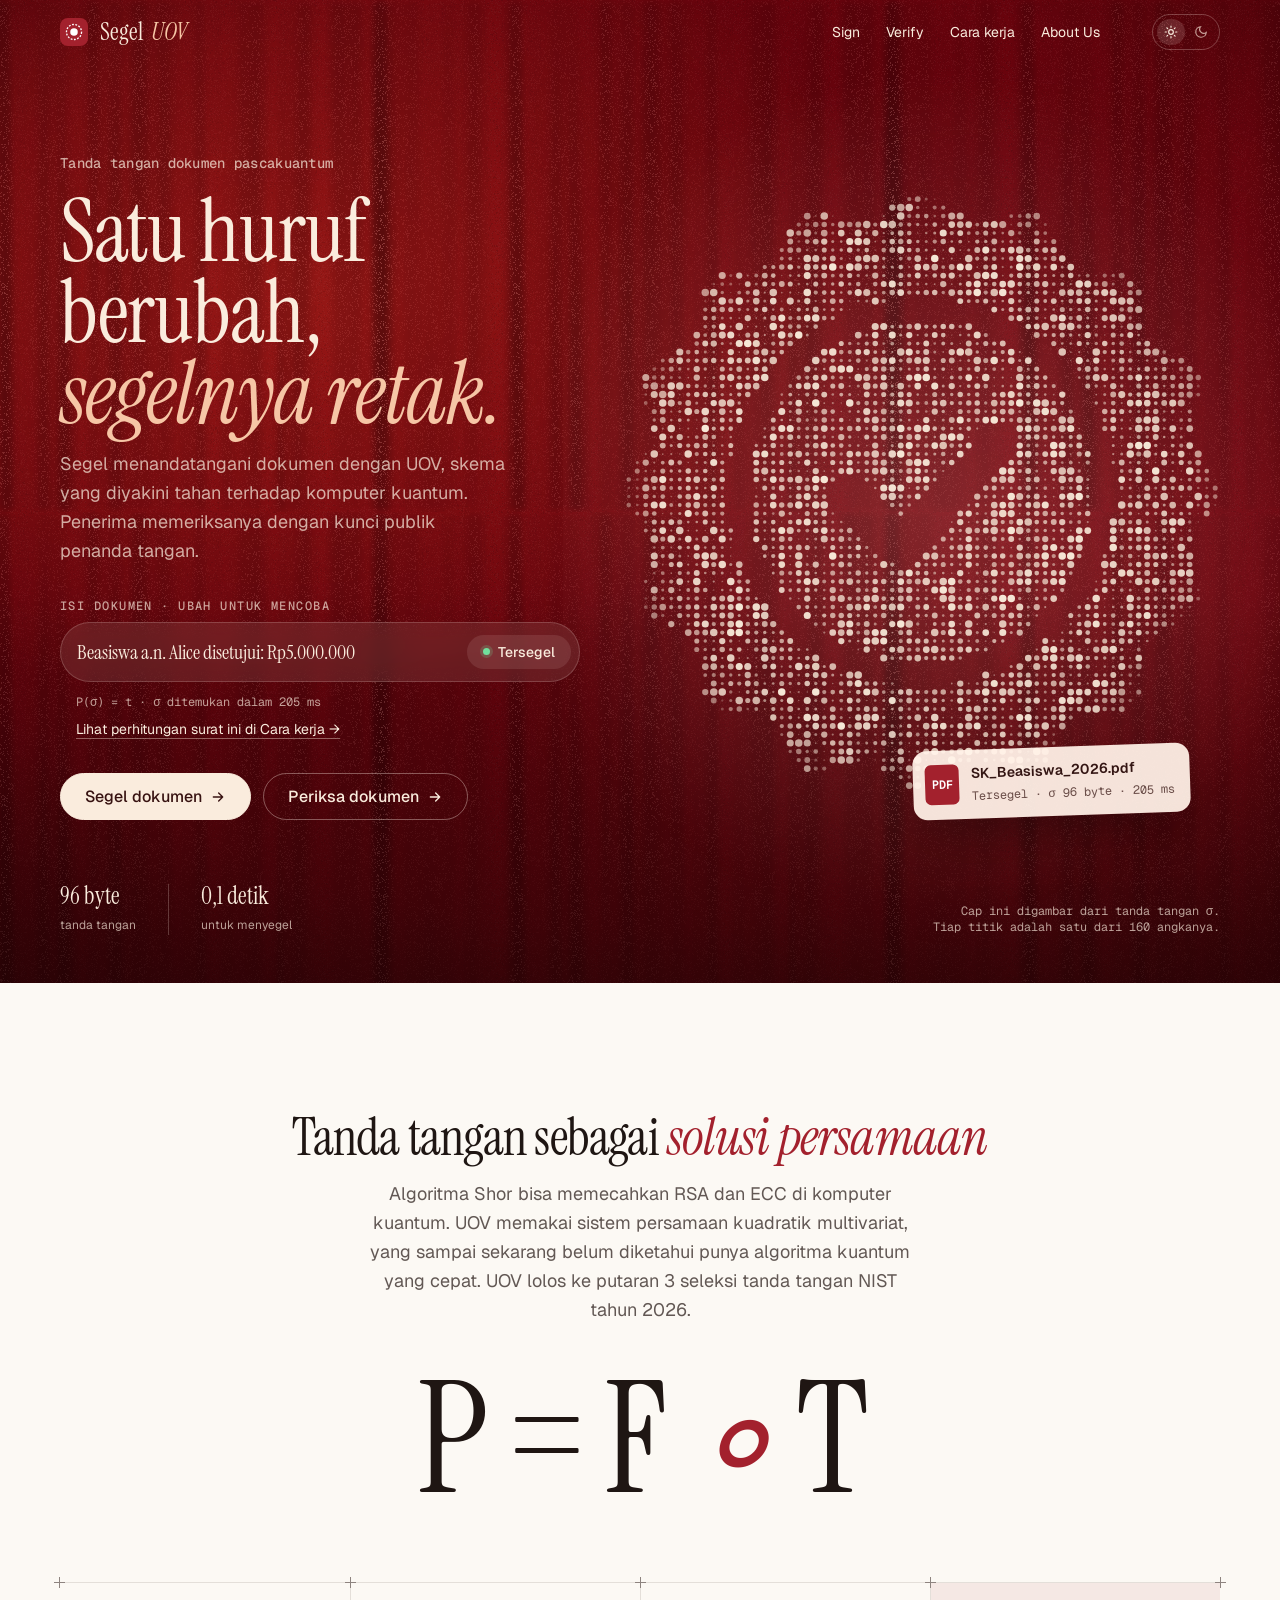
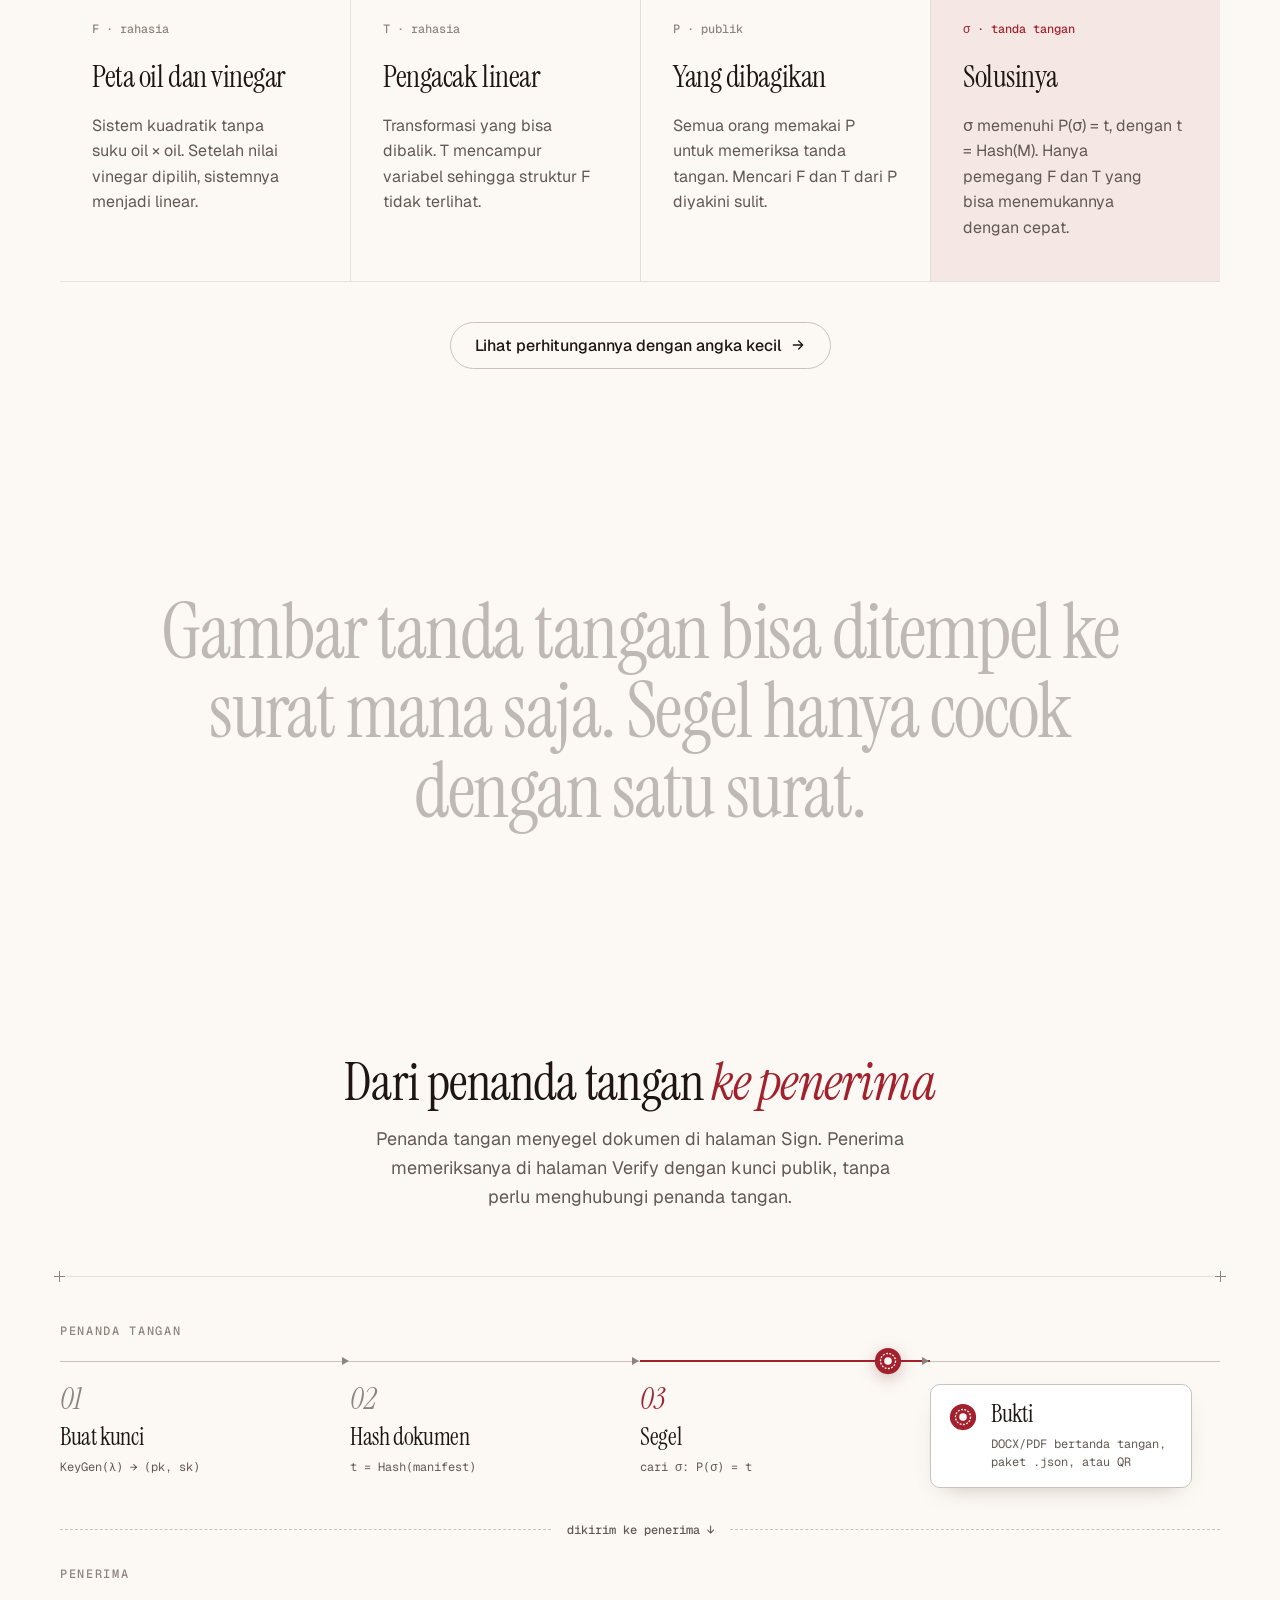
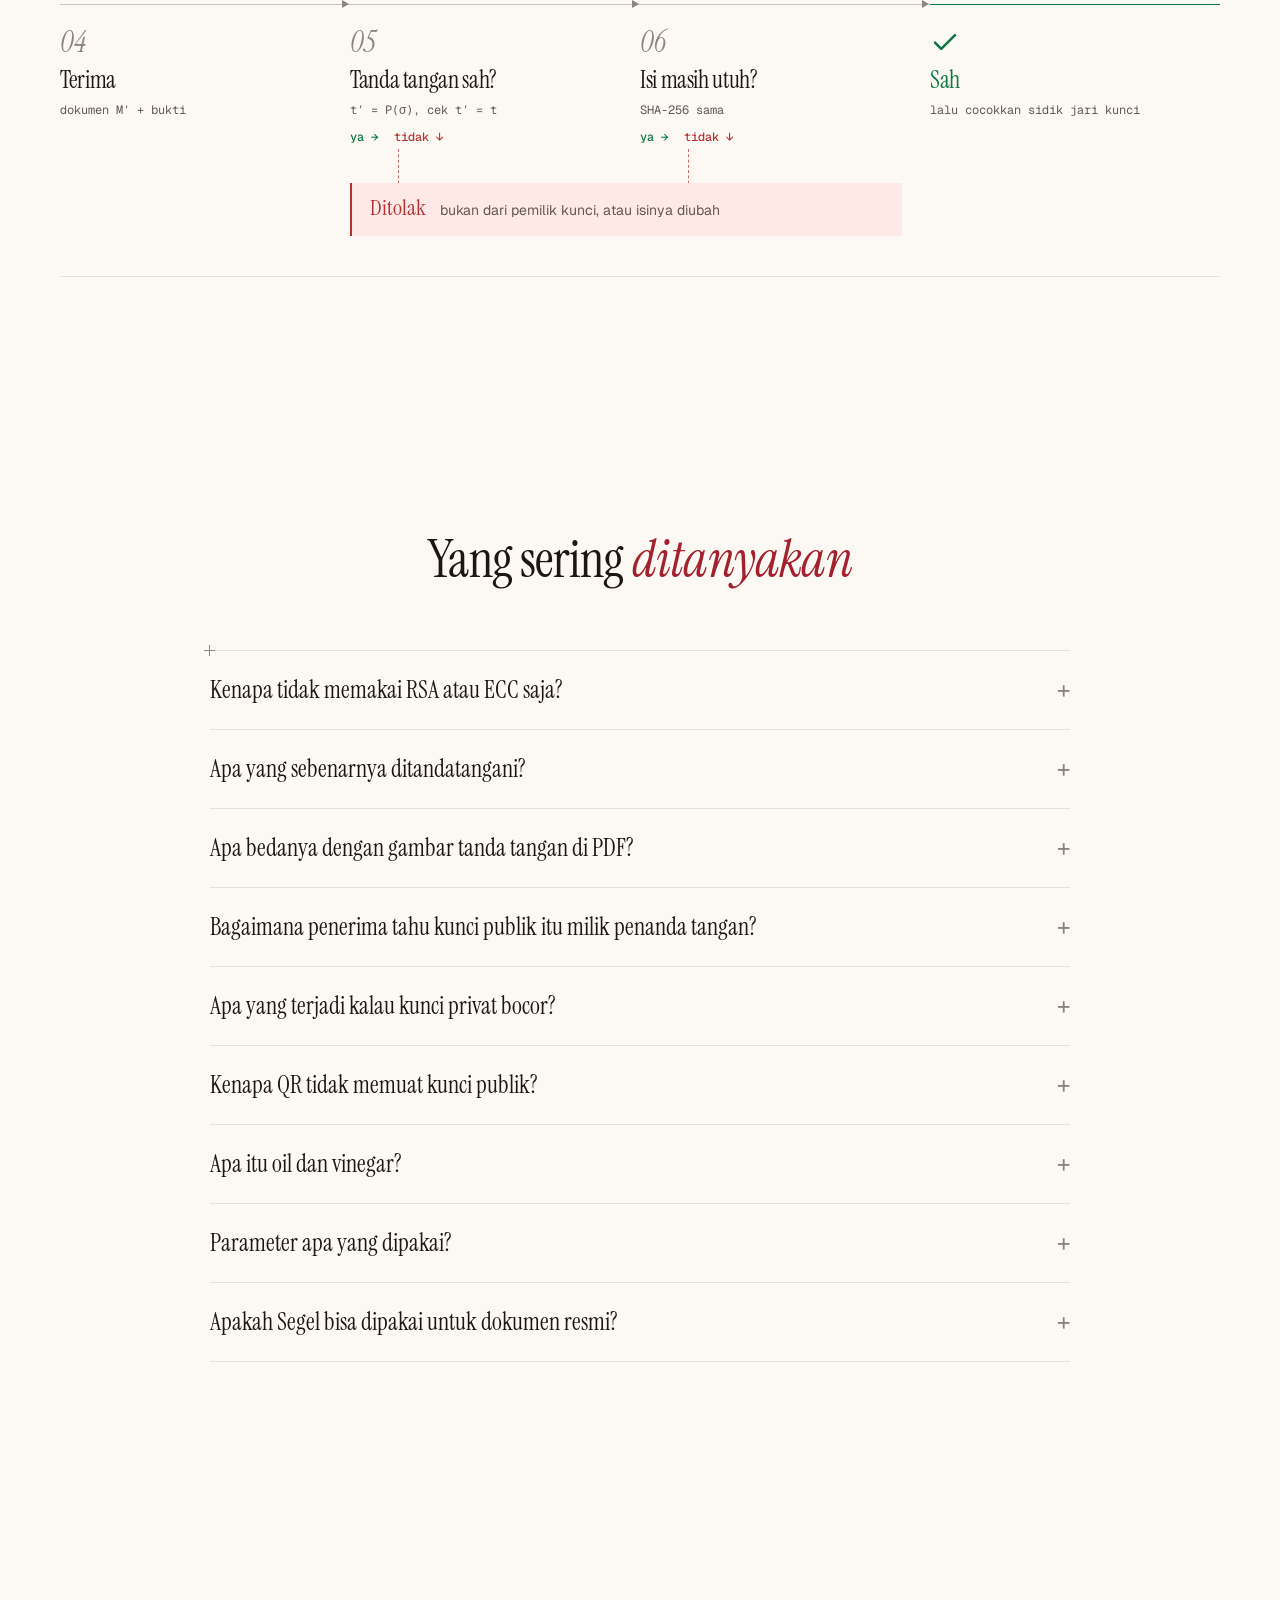
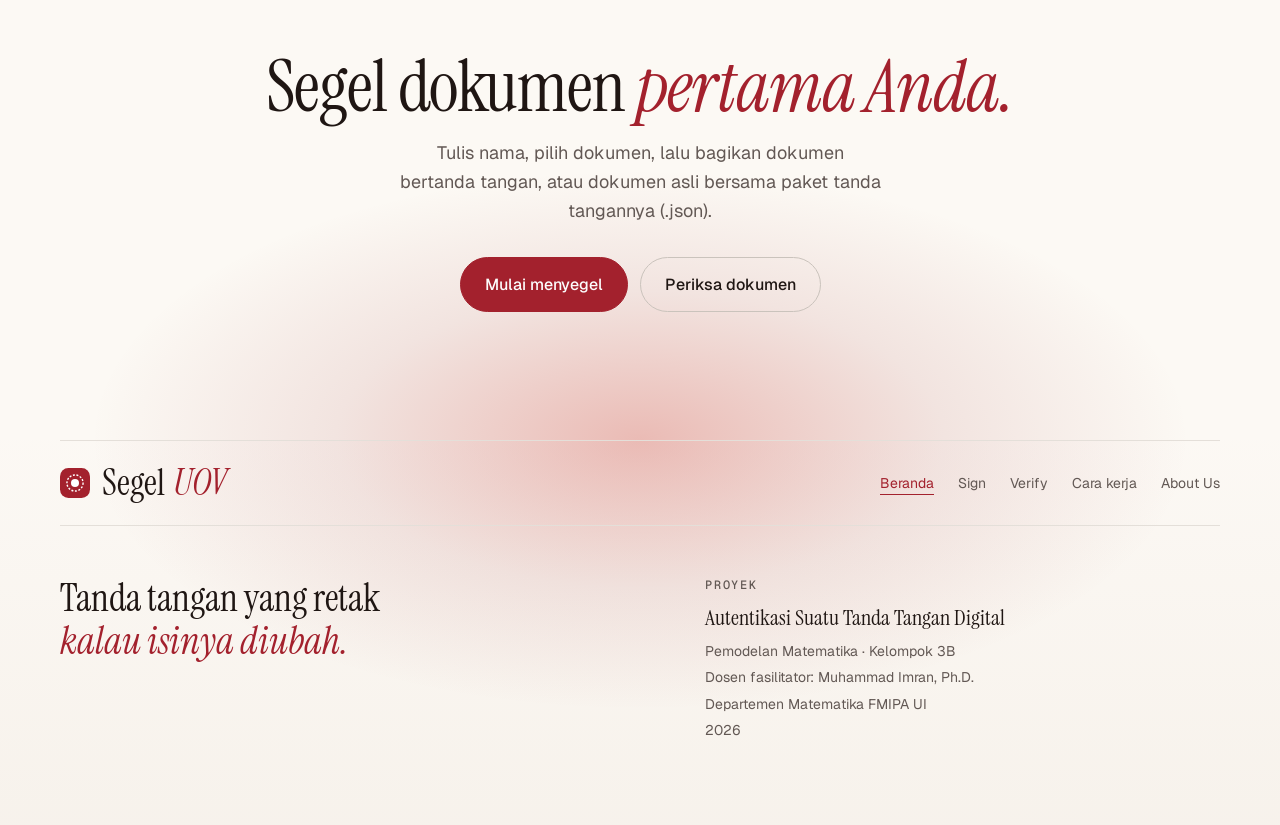
==== commit 9aa9d96a: "Segel: arsip Supabase, halaman About Us, dan README UOV - Halaman dipindah ke folder (tandatangani/," ====
--- a/index.html
+++ b/index.html
@@ -4,12 +4,12 @@
 <meta charset="utf-8">
 <meta name="viewport" content="width=device-width, initial-scale=1">
 <title>Segel · Tanda tangan dokumen pascakuantum</title>
-<meta name="description" content="Segel menandatangani dan memeriksa dokumen dengan skema UOV pascakuantum. Semua perhitungan berjalan di browser, jadi dokumen tidak diunggah.">
+<meta name="description" content="Segel menandatangani dan memeriksa dokumen dengan UOV, skema tanda tangan yang diyakini tahan terhadap komputer kuantum.">
 <script>try{var t=localStorage.getItem('segel-tema');if(t==='gelap'||(!t&&matchMedia('(prefers-color-scheme: dark)').matches))document.documentElement.classList.add('gelap')}catch(e){}</script>
 <meta property="og:type" content="website">
 <meta property="og:site_name" content="Segel">
 <meta property="og:title" content="Segel · Tanda tangan dokumen pascakuantum">
-<meta property="og:description" content="Segel menandatangani dan memeriksa dokumen dengan skema UOV pascakuantum. Semua perhitungan berjalan di browser, jadi dokumen tidak diunggah.">
+<meta property="og:description" content="Segel menandatangani dan memeriksa dokumen dengan UOV, skema tanda tangan yang diyakini tahan terhadap komputer kuantum.">
 <meta name="twitter:card" content="summary">
 <meta name="theme-color" content="#7a2620">
 <link rel="preconnect" href="https://fonts.googleapis.com"><link rel="preconnect" href="https://fonts.gstatic.com" crossorigin>
@@ -28,9 +28,9 @@
     <canvas class="hero-kanvas" id="kanvas" role="img" aria-label="Cap segel dari titik-titik. Ukuran tiap titik adalah satu elemen tanda tangan sigma."></canvas>
     <div class="wadah hero-isi">
       <div class="hero-teks">
-        <span class="alis">Tanda tangan pascakuantum, langsung di browser.</span>
+        <span class="alis">Tanda tangan dokumen pascakuantum</span>
         <h1>Satu huruf berubah,<br><em>segelnya retak.</em></h1>
-        <p class="pengantar">Segel menandatangani dokumen dengan UOV, skema yang diyakini tahan terhadap komputer kuantum. Semua perhitungan berjalan di browser Anda, jadi dokumen tidak diunggah dan Anda tidak perlu akun.</p>
+        <p class="pengantar">Segel menandatangani dokumen dengan UOV, skema yang diyakini tahan terhadap komputer kuantum. Penerima memeriksanya dengan kunci publik penanda tangan.</p>
         <div class="coba">
           <label for="surat">Isi dokumen · ubah untuk mencoba</label>
           <div class="coba-baris">
@@ -38,19 +38,20 @@
             <button class="chip-status proses" id="status" type="button" disabled><span class="titik"></span><span id="status-judul">Membuat kunci</span></button>
           </div>
           <div class="coba-rinci" id="status-rinci" aria-live="polite"></div>
+          <a class="coba-tautan" id="ke-cara" href="cara-kerja/#eksperimen">Lihat perhitungan surat ini di Cara kerja →</a>
         </div>
         <div class="baris-tombol">
-          <a href="tandatangani.html" class="tombol terang">Segel dokumen <svg width="16" height="16" viewBox="0 0 24 24" fill="none" stroke="currentColor" stroke-width="2" stroke-linecap="round" stroke-linejoin="round" aria-hidden="true"><path d="M5 12h14m-6-6 6 6-6 6"/></svg></a>
-          <a href="verifikasi.html" class="tombol garis-terang">Periksa dokumen <svg width="16" height="16" viewBox="0 0 24 24" fill="none" stroke="currentColor" stroke-width="2" stroke-linecap="round" stroke-linejoin="round" aria-hidden="true"><path d="M5 12h14m-6-6 6 6-6 6"/></svg></a>
+          <a href="tandatangani/" class="tombol terang">Segel dokumen <svg width="16" height="16" viewBox="0 0 24 24" fill="none" stroke="currentColor" stroke-width="2" stroke-linecap="round" stroke-linejoin="round" aria-hidden="true"><path d="M5 12h14m-6-6 6 6-6 6"/></svg></a>
+          <a href="verifikasi/" class="tombol garis-terang">Periksa dokumen <svg width="16" height="16" viewBox="0 0 24 24" fill="none" stroke="currentColor" stroke-width="2" stroke-linecap="round" stroke-linejoin="round" aria-hidden="true"><path d="M5 12h14m-6-6 6 6-6 6"/></svg></a>
         </div>
       </div>
       <div class="hero-kaki">
         <dl class="hero-angka">
           <div><dt>96 byte</dt><dd>tanda tangan</dd></div>
           <div><dt>0,1 detik</dt><dd>untuk menyegel</dd></div>
-          <div><dt>0 byte</dt><dd>diunggah</dd></div>
         </dl>
-        <p class="kanvas-ket">σ · 160 elemen GF(16) · tiap titik satu nilai</p>
+        <p class="kanvas-ket">Cap ini digambar dari tanda tangan σ.
+Tiap titik adalah satu dari 160 angkanya.</p>
       </div>
     </div>
   </section>
@@ -59,16 +60,16 @@
     <div class="wadah">
       <div class="judul-tengah">
         <h2>Tanda tangan sebagai <em>solusi persamaan</em></h2>
-        <p class="pengantar">Algoritma Shor bisa memecahkan RSA di komputer kuantum. UOV memakai sistem persamaan kuadratik multivariat, yang sampai sekarang belum diketahui punya algoritma kuantum yang cepat. UOV lolos ke putaran 3 seleksi tanda tangan NIST tahun 2026.</p>
+        <p class="pengantar">Algoritma Shor bisa memecahkan RSA dan ECC di komputer kuantum. UOV memakai sistem persamaan kuadratik multivariat, yang sampai sekarang belum diketahui punya algoritma kuantum yang cepat. UOV lolos ke putaran 3 seleksi tanda tangan NIST tahun 2026.</p>
       </div>
       <p class="rumus-besar" aria-label="P sama dengan F komposisi T">P = F <i>∘</i> T</p>
       <div class="cetak" style="--kolom:4">
         <div><span class="no">F · rahasia</span><h3>Peta oil dan vinegar</h3><p>Sistem kuadratik tanpa suku oil × oil. Setelah nilai vinegar dipilih, sistemnya menjadi linear.</p></div>
         <div><span class="no">T · rahasia</span><h3>Pengacak linear</h3><p>Transformasi yang bisa dibalik. T mencampur variabel sehingga struktur F tidak terlihat.</p></div>
         <div><span class="no">P · publik</span><h3>Yang dibagikan</h3><p>Semua orang memakai P untuk memeriksa tanda tangan. Mencari F dan T dari P diyakini sulit.</p></div>
-        <div class="inti"><span class="no">σ · tanda tangan</span><h3>Solusinya</h3><p>σ memenuhi P(σ) = H(dokumen). Hanya pemegang F dan T yang bisa menemukannya dengan cepat.</p></div>
+        <div class="inti"><span class="no">σ · tanda tangan</span><h3>Solusinya</h3><p>σ memenuhi P(σ) = t, dengan t = Hash(M). Hanya pemegang F dan T yang bisa menemukannya dengan cepat.</p></div>
       </div>
-      <div class="tengah"><a href="cara-kerja.html" class="tombol">Lihat perhitungannya dengan angka kecil <svg width="16" height="16" viewBox="0 0 24 24" fill="none" stroke="currentColor" stroke-width="2" stroke-linecap="round" stroke-linejoin="round" aria-hidden="true"><path d="M5 12h14m-6-6 6 6-6 6"/></svg></a></div>
+      <div class="tengah"><a href="cara-kerja/" class="tombol">Lihat perhitungannya dengan angka kecil <svg width="16" height="16" viewBox="0 0 24 24" fill="none" stroke="currentColor" stroke-width="2" stroke-linecap="round" stroke-linejoin="round" aria-hidden="true"><path d="M5 12h14m-6-6 6 6-6 6"/></svg></a></div>
     </div>
   </section>
 
@@ -82,9 +83,30 @@
     <div class="wadah">
       <div class="judul-tengah">
         <h2>Dari penanda tangan <em>ke penerima</em></h2>
-        <p class="pengantar">Penanda tangan menyegel dokumen di halaman Tanda tangani. Penerima memeriksanya di halaman Verifikasi dengan kunci publik, tanpa perlu menghubungi penanda tangan.</p>
+        <p class="pengantar">Penanda tangan menyegel dokumen di halaman Sign. Penerima memeriksanya di halaman Verify dengan kunci publik, tanpa perlu menghubungi penanda tangan.</p>
       </div>
-      <div class="bagan"><svg class="bagan-lebar" viewBox="0 0 1120 510" role="img" aria-labelledby="bagan-j bagan-d"><title id="bagan-j">Diagram alur Segel</title><desc id="bagan-d">Penanda tangan membuat kunci, menghitung hash dokumen, lalu menyegel dengan kunci privat dan mengirim bukti. Penerima memeriksa apakah P(sigma) sama dengan t aksen. Jika tidak, dokumen ditolak. Jika ya, ia memeriksa apakah SHA-256 dokumen sama. Jika tidak, ditolak. Jika ya, dokumen sah dan sidik jari kunci dicocokkan.</desc><defs><marker id="ujung" viewBox="0 0 10 10" refX="9" refY="5" markerWidth="7" markerHeight="7" orient="auto-start-reverse"><path d="M0 0 10 5 0 10z" class="mata"/></marker><marker id="ujung-tolak" viewBox="0 0 10 10" refX="9" refY="5" markerWidth="7" markerHeight="7" orient="auto-start-reverse"><path d="M0 0 10 5 0 10z" class="mata-tolak"/></marker></defs><text class="label jalur" x="40" y="36" text-anchor="start">PENANDA TANGAN</text><text class="label jalur" x="40" y="214" text-anchor="start">PENERIMA</text><g class="simpul "><rect x="40" y="56" width="210" height="80" rx="12"/><text class="no" x="58" y="78">01</text><text class="judul" x="58" y="102">Buat kunci</text><text class="sub" x="58" y="120">KeyGen → (sk, pk)</text></g><g class="simpul "><rect x="310" y="56" width="210" height="80" rx="12"/><text class="no" x="328" y="78">02</text><text class="judul" x="328" y="102">Hash dokumen</text><text class="sub" x="328" y="120">t = H(manifest)</text></g><g class="simpul inti"><rect x="580" y="56" width="210" height="80" rx="12"/><text class="no" x="598" y="78">03</text><text class="judul" x="598" y="102">Segel</text><text class="sub" x="598" y="120">cari σ: P(σ) = t</text></g><g class="simpul bukti"><rect x="850" y="56" width="230" height="80" rx="12"/><text class="judul" x="868" y="90">Bukti</text><text class="sub" x="868" y="110">file .segel atau QR</text></g><path class="panah " d="M250 96H306" marker-end="url(#ujung)"/><path class="panah " d="M520 96H576" marker-end="url(#ujung)"/><path class="panah " d="M790 96H846" marker-end="url(#ujung)"/><path class="panah " d="M965 136V232" marker-end="url(#ujung)"/><text class="label " x="977" y="190" text-anchor="start">dikirim ke penerima</text><g class="simpul "><rect x="850" y="236" width="230" height="80" rx="12"/><text class="no" x="868" y="258">04</text><text class="judul" x="868" y="282">Terima</text><text class="sub" x="868" y="300">dokumen M′ + bukti</text></g><g class="simpul belah"><polygon points="660,212 775,276 660,340 545,276"/><text class="judul kecil" x="660" y="274" text-anchor="middle">Tanda tangan sah?</text><text class="sub" x="660" y="294" text-anchor="middle">P(σ) = t′</text></g><g class="simpul belah"><polygon points="370,212 485,276 370,340 255,276"/><text class="judul kecil" x="370" y="274" text-anchor="middle">Isi masih utuh?</text><text class="sub" x="370" y="294" text-anchor="middle">SHA-256 sama</text></g><g class="simpul sah"><rect x="40" y="236" width="170" height="80" rx="12"/><text class="judul" x="58" y="270">Sah</text><text class="sub" x="58" y="290">lalu cocokkan</text><text class="sub" x="58" y="306">sidik jari kunci</text></g><path class="panah " d="M850 276H779" marker-end="url(#ujung)"/><path class="panah " d="M545 276H489" marker-end="url(#ujung)"/><text class="label ya" x="517" y="266" text-anchor="middle">ya</text><path class="panah " d="M255 276H214" marker-end="url(#ujung)"/><text class="label ya" x="234" y="266" text-anchor="middle">ya</text><path class="panah tolak" d="M660 340V418" marker-end="url(#ujung-tolak)"/><text class="label tidak" x="670" y="384" text-anchor="start">tidak</text><path class="panah tolak" d="M370 340V418" marker-end="url(#ujung-tolak)"/><text class="label tidak" x="380" y="384" text-anchor="start">tidak</text><g class="simpul tolak"><rect x="255" y="422" width="520" height="72" rx="12"/><text class="judul" x="273" y="456">Ditolak</text><text class="sub" x="273" y="476">bukan dari pemilik kunci, atau isinya diubah</text></g></svg><svg class="bagan-tegak" viewBox="0 0 360 1080" aria-hidden="true"><defs><marker id="ujung-t" viewBox="0 0 10 10" refX="9" refY="5" markerWidth="7" markerHeight="7" orient="auto-start-reverse"><path d="M0 0 10 5 0 10z" class="mata"/></marker><marker id="ujung-t-tolak" viewBox="0 0 10 10" refX="9" refY="5" markerWidth="7" markerHeight="7" orient="auto-start-reverse"><path d="M0 0 10 5 0 10z" class="mata-tolak"/></marker></defs><text class="label jalur" x="30" y="24" text-anchor="start">PENANDA TANGAN</text><g class="simpul "><rect x="30" y="36" width="240" height="72" rx="12"/><text class="no" x="48" y="58">01</text><text class="judul" x="48" y="82">Buat kunci</text><text class="sub" x="48" y="100">KeyGen → (sk, pk)</text></g><g class="simpul "><rect x="30" y="136" width="240" height="72" rx="12"/><text class="no" x="48" y="158">02</text><text class="judul" x="48" y="182">Hash dokumen</text><text class="sub" x="48" y="200">t = H(manifest)</text></g><g class="simpul inti"><rect x="30" y="236" width="240" height="72" rx="12"/><text class="no" x="48" y="258">03</text><text class="judul" x="48" y="282">Segel</text><text class="sub" x="48" y="300">cari σ: P(σ) = t</text></g><g class="simpul bukti"><rect x="30" y="336" width="240" height="58" rx="12"/><text class="judul" x="48" y="370">Bukti</text><text class="sub" x="48" y="390">file .segel atau QR</text></g><path class="panah " d="M150 108V132" marker-end="url(#ujung-t)"/><path class="panah " d="M150 208V232" marker-end="url(#ujung-t)"/><path class="panah " d="M150 308V332" marker-end="url(#ujung-t)"/><text class="label jalur" x="30" y="440" text-anchor="start">PENERIMA</text><path class="panah " d="M150 394V450" marker-end="url(#ujung-t)"/><text class="label " x="162" y="424" text-anchor="start">dikirim</text><g class="simpul "><rect x="30" y="454" width="240" height="72" rx="12"/><text class="no" x="48" y="476">04</text><text class="judul" x="48" y="500">Terima</text><text class="sub" x="48" y="518">dokumen M′ + bukti</text></g><path class="panah " d="M150 526V552" marker-end="url(#ujung-t)"/><g class="simpul belah"><polygon points="150,554 262,616 150,678 38,616"/><text class="judul kecil" x="150" y="614" text-anchor="middle">Tanda tangan sah?</text><text class="sub" x="150" y="634" text-anchor="middle">P(σ) = t′</text></g><path class="panah " d="M150 678V720" marker-end="url(#ujung-t)"/><text class="label ya" x="160" y="704" text-anchor="start">ya</text><g class="simpul belah"><polygon points="150,722 262,784 150,846 38,784"/><text class="judul kecil" x="150" y="782" text-anchor="middle">Isi masih utuh?</text><text class="sub" x="150" y="802" text-anchor="middle">SHA-256 sama</text></g><path class="panah " d="M150 846V884" marker-end="url(#ujung-t)"/><text class="label ya" x="160" y="870" text-anchor="start">ya</text><g class="simpul sah"><rect x="30" y="888" width="240" height="72" rx="12"/><text class="judul" x="48" y="922">Sah</text><text class="sub" x="48" y="942">lalu cocokkan sidik</text><text class="sub" x="48" y="958">jari kunci</text></g><path class="panah tolak" d="M262 616H330V1032"/><path class="panah tolak" d="M262 784H330"/><path class="panah tolak" d="M330 1032H276" marker-end="url(#ujung-t-tolak)"/><text class="label tidak" x="272" y="606" text-anchor="start">tidak</text><text class="label tidak" x="272" y="774" text-anchor="start">tidak</text><g class="simpul tolak"><rect x="30" y="996" width="240" height="72" rx="12"/><text class="judul" x="48" y="1030">Ditolak</text><text class="sub" x="48" y="1050">isi diubah atau</text><text class="sub" x="48" y="1066">kunci lain</text></g></svg></div>
+      <div class="bagan alur">
+        <p class="alur-peran">Penanda tangan</p>
+        <ol class="alur-baris">
+          <li class="alur-langkah"><span class="no">01</span><h3>Buat kunci</h3><code>KeyGen(λ) → (pk, sk)</code></li>
+          <li class="alur-langkah"><span class="no">02</span><h3>Hash dokumen</h3><code>t = Hash(manifest)</code></li>
+          <li class="alur-langkah inti"><svg class="cap-mini" viewBox="0 0 32 32" aria-hidden="true"><circle cx="16" cy="16" r="15"/><circle class="dalam" cx="16" cy="16" r="8.6"/><circle class="pusat" cx="16" cy="16" r="4.3"/></svg><span class="no">03</span><h3>Segel</h3><code>cari σ: P(σ) = t</code></li>
+          <li class="alur-langkah bukti">
+            <div class="slip"><svg class="cap-mini" viewBox="0 0 32 32" aria-hidden="true"><circle cx="16" cy="16" r="15"/><circle class="dalam" cx="16" cy="16" r="8.6"/><circle class="pusat" cx="16" cy="16" r="4.3"/></svg><div><h3>Bukti</h3><code>DOCX/PDF bertanda tangan, paket .json, atau QR</code></div></div>
+          </li>
+        </ol>
+
+        <p class="alur-kirim"><span>dikirim ke penerima ↓</span></p>
+
+        <p class="alur-peran">Penerima</p>
+        <ol class="alur-baris" start="4">
+          <li class="alur-langkah"><span class="no">04</span><h3>Terima</h3><code>dokumen M′ + bukti</code></li>
+          <li class="alur-langkah gerbang"><span class="no">05</span><h3>Tanda tangan sah?</h3><code>t′ = P(σ), cek t′ = t</code><p class="cabang"><span class="ya">ya →</span><span class="tidak">tidak ↓</span></p></li>
+          <li class="alur-langkah gerbang"><span class="no">06</span><h3>Isi masih utuh?</h3><code>SHA-256 sama</code><p class="cabang"><span class="ya">ya →</span><span class="tidak">tidak ↓</span></p></li>
+          <li class="alur-langkah sah"><svg class="no centang" viewBox="0 0 24 24" aria-hidden="true"><path d="M4 12.5l5 5L20 6.5"/></svg><h3>Sah</h3><code>lalu cocokkan sidik jari kunci</code></li>
+          <li class="alur-tolak"><strong>Ditolak</strong><span>bukan dari pemilik kunci, atau isinya diubah</span></li>
+        </ol>
+      </div>
     </div>
   </section>
 
@@ -94,15 +116,15 @@
         <h2>Yang sering <em>ditanyakan</em></h2>
       </div>
       <div class="tanya">
-        <details><summary>Kenapa tidak memakai RSA saja?</summary><p>RSA bisa dipecahkan algoritma Shor jika komputer kuantum berskala besar tersedia. Dokumen seperti ijazah perlu bisa diperiksa puluhan tahun, jadi Segel memakai UOV, yang bertumpu pada sistem persamaan kuadratik multivariat.</p></details>
-        <details><summary>Apakah dokumen saya diunggah ke server?</summary><p>Tidak. File dibaca dan di-hash di browser Anda. Yang ditandatangani hanya sidik jari SHA-256 dokumen, bersama nama penanda tangan dan waktunya.</p></details>
+        <details><summary>Kenapa tidak memakai RSA atau ECC saja?</summary><p>Keduanya bisa dipecahkan algoritma Shor jika komputer kuantum berskala besar tersedia. Dokumen seperti ijazah perlu bisa diperiksa puluhan tahun, jadi Segel memakai UOV, yang bertumpu pada sistem persamaan kuadratik multivariat.</p></details>
+        <details><summary>Apa yang sebenarnya ditandatangani?</summary><p>Sidik jari SHA-256 dokumen, nama penanda tangan, dan waktunya. Ketiganya disusun menjadi manifest, lalu σ dicari supaya P(σ) = Hash(manifest).</p></details>
         <details><summary>Apa bedanya dengan gambar tanda tangan di PDF?</summary><p>Gambar tanda tangan sama untuk semua dokumen, jadi bisa disalin ke surat lain. σ dari Segel adalah solusi persamaan untuk hash satu dokumen. Ubah satu byte, dan P(σ) tidak lagi sama dengan hash dokumen itu.</p></details>
         <details><summary>Bagaimana penerima tahu kunci publik itu milik penanda tangan?</summary><p>Matematika hanya membuktikan bahwa dokumen ditandatangani oleh pemegang kunci privat. Nama penanda tangan di bukti hanyalah klaim. Penerima perlu mencocokkan sidik jari kunci publik dengan sumber yang ia percaya, misalnya situs resmi instansi penanda tangan, bukan dengan dokumen yang sedang diperiksa.</p></details>
         <details><summary>Apa yang terjadi kalau kunci privat bocor?</summary><p>Siapa pun yang memegangnya bisa menandatangani atas nama Anda. Buat kunci baru dan umumkan sidik jarinya. Prototipe ini belum punya daftar pencabutan kunci.</p></details>
         <details><summary>Kenapa QR tidak memuat kunci publik?</summary><p>Kunci publik UOV tingkat 1 berukuran 412.160 byte, jauh di atas kapasitas QR. QR hanya memuat manifest dan σ (96 byte), lalu kunci publik dimuat dari file terpisah.</p></details>
         <details><summary>Apa itu oil dan vinegar?</summary><p>Keduanya kelompok variabel di peta rahasia F. Vinegar dipilih acak. Karena F tidak punya suku oil × oil, setelah vinegar diisi persamaannya menjadi linear terhadap oil, sehingga oil bisa dihitung.</p></details>
         <details><summary>Parameter apa yang dipakai?</summary><p>GF(16), n = 160 variabel, v = 96 vinegar, m = 64 persamaan. Ini set parameter tingkat 1 dari spesifikasi UOV yang diajukan ke NIST.</p></details>
-        <details><summary>Apakah Segel bisa dipakai untuk dokumen resmi?</summary><p>Belum. Ini prototipe riset untuk mata kuliah Pemodelan Matematika. Implementasinya belum diaudit dan format kuncinya tidak sama dengan pustaka standar seperti liboqs.</p></details>
+        <details><summary>Apakah Segel bisa dipakai untuk dokumen resmi?</summary><p>Belum. Ini prototipe untuk mata kuliah Pemodelan Matematika. Kodenya belum diperiksa ahli keamanan independen, dan format kuncinya berbeda dari pustaka standar seperti liboqs.</p></details>
       </div>
     </div>
   </section>
@@ -110,10 +132,10 @@
   <section class="penutup">
     <div class="wadah">
       <h2>Segel dokumen <em>pertama Anda.</em></h2>
-      <p class="pengantar">Buat kunci, pilih file, lalu bagikan file .segel atau QR-nya. Semuanya selesai di halaman ini.</p>
+      <p class="pengantar">Tulis nama, pilih dokumen, lalu bagikan dokumen bertanda tangan, atau dokumen asli bersama paket tanda tangannya (.json).</p>
       <div class="baris-tombol">
-        <a href="tandatangani.html" class="tombol utama besar">Mulai menyegel</a>
-        <a href="verifikasi.html" class="tombol besar">Periksa dokumen</a>
+        <a href="tandatangani/" class="tombol utama besar">Mulai menyegel</a>
+        <a href="verifikasi/" class="tombol besar">Periksa dokumen</a>
       </div>
     </div>
   </section>
@@ -159,10 +181,12 @@
     const ini = ++giliran, r = await rpc('verify', { text: $('surat').value, sig });
     if (ini !== giliran) return;
     if (r.res) { $('status').className = 'chip-status utuh'; $('status').disabled = true; $('status-judul').textContent = 'Tersegel'; $('status-rinci').textContent = 'P(σ) = t · isi sama dengan yang disegel'; $('kartu-status').textContent = 'Tersegel · isi utuh'; segel.atur(null, 'utuh-tenang'); }
-    else keadaan('retak', 'Segel ulang', 'P(σ) ≠ H(dokumen) · isinya berubah, jadi tanda tangan lama tidak berlaku');
+    else keadaan('retak', 'Segel ulang', 'P(σ) ≠ Hash(M) · isinya berubah, jadi tanda tangan lama tidak berlaku');
   }, 200);
 };
 $('status').onclick = segelkan;
+// Bawa isi surat ke eksperimen Cara kerja lewat sessionStorage, bukan lewat URL.
+$('ke-cara').onclick = () => { try { sessionStorage.setItem('segel-surat', $('surat').value); } catch {} };
 
 await rpc('keygen');
 await segelkan();
--- a/css/segel.css
+++ b/css/segel.css
@@ -89,7 +89,7 @@
 .kecil { font-size: 14px; color: var(--redup); }
 
 /* ---------- Kepala ---------- */
-.kepala { position: sticky; top: 0; z-index: 20; background: color-mix(in oklch, var(--latar) 86%, transparent); backdrop-filter: blur(12px); border-bottom: 1px solid transparent; transition: border-color .2s; }
+.kepala { position: sticky; top: 0; z-index: 20; background: color-mix(in oklch, var(--latar) 58%, transparent); -webkit-backdrop-filter: blur(18px) saturate(1.6); backdrop-filter: blur(18px) saturate(1.6); border-bottom: 1px solid transparent; transition: border-color .2s; }
 .kepala.bergulir { border-bottom-color: var(--garis); }
 .kepala .wadah { display: flex; align-items: center; gap: 32px; height: 64px; }
 .logo { display: inline-flex; align-items: center; gap: 12px; font: 400 24px/1 var(--huruf-tampilan); text-decoration: none; }
@@ -219,18 +219,30 @@
 @keyframes kerangka { from { background-position: 100% 0; } to { background-position: 0 0; } }
 
 /* ---------- Kaki: terang, kisi garis tipis bertanda + ---------- */
-.kaki { padding: 0 0 40px; color: var(--redup); font-size: 14px; }
+.kaki { background: linear-gradient(var(--latar), var(--permukaan-2)); padding: 0 0 32px; color: var(--redup); font-size: 14px; }
 .kaki a { color: var(--redup); text-decoration: none; }
 .kaki a:hover { color: var(--aksen); }
-.kaki .cetak { margin-top: 0; }
-.kaki .cetak > div { display: grid; gap: 8px; align-content: start; padding: 32px 32px 40px; }
+.kaki-atas { display: flex; justify-content: space-between; align-items: center; gap: 20px 32px; flex-wrap: wrap; padding-block: 24px; border-block: 1px solid var(--garis); }
+.kaki-atas nav { display: flex; flex-wrap: wrap; gap: 4px 24px; }
+.kaki-atas nav a { padding-block: 6px; }
+.kaki-atas [aria-current="page"] { color: var(--aksen); text-decoration: underline; text-underline-offset: 6px; }
+.kaki-isi { display: grid; grid-template-columns: 1.2fr 1fr; gap: 28px; padding-block: clamp(28px, 4vw, 56px); }
+.kaki-isi > div { display: grid; align-content: start; justify-items: start; gap: 4px; }
+@media (max-width: 720px) {
+  .kaki-isi { grid-template-columns: repeat(2, minmax(0, 1fr)); }
+  .kaki .slogan { grid-column: 1 / -1; }
+}
+@media (max-width: 440px) {
+  .kaki-isi { grid-template-columns: 1fr; }
+  .kaki-atas nav { gap: 4px 16px; }
+}
+.kaki .judul-proyek { font: 400 22px/1.2 var(--huruf-tampilan); color: var(--tinta); margin-bottom: 4px; }
 .kaki h4 { margin: 0 0 8px; font: 500 12px var(--huruf-mono); letter-spacing: .14em; text-transform: uppercase; color: var(--samar); }
 .kaki .merek { font: 400 36px/1 var(--huruf-tampilan); color: var(--tinta); display: flex; align-items: center; gap: 12px; }
 .kaki .merek svg { width: 30px; height: 30px; }
 .kaki .merek span { color: var(--aksen); font-style: italic; margin-left: -4px; }
-.kaki .slogan { margin: 8px 0 0; font: 400 20px/1.2 var(--huruf-tampilan); color: var(--tinta); }
+.kaki .slogan { margin: 0; font: 400 clamp(26px, 3vw, 40px)/1.1 var(--huruf-tampilan); color: var(--tinta); }
 .kaki .slogan em { color: var(--aksen); }
-.kaki-bawah { display: flex; justify-content: space-between; flex-wrap: wrap; gap: 8px 24px; padding-top: 24px; font-size: 12px; color: var(--samar); }
 
 /* ---------- Cara Kerja (demo mainan) ---------- */
 .langkah-demo { display: grid; grid-template-columns: 220px 1fr; gap: 40px; padding: 64px 0; border-top: 1px solid var(--garis); }
@@ -318,6 +330,14 @@
     radial-gradient(60% 70% at 78% 55%, oklch(40% 0.15 24 / .8), transparent 70%),
     radial-gradient(130% 110% at 50% 45%, transparent 45%, oklch(12% 0.04 20) 100%);
   background-size: 512px 512px, auto, auto, auto; }
+/* Halaman kerja dan Cara kerja: gradasi lak halus + guilloché, tanpa tekstur bergaris penuh. */
+body:not(.beranda) .hero-latar {
+  background:
+    var(--guilloche, none),
+    radial-gradient(70% 60% at 22% 30%, oklch(44% 0.16 27 / .85), transparent 70%),
+    radial-gradient(60% 70% at 78% 50%, oklch(38% 0.14 24 / .75), transparent 70%),
+    radial-gradient(130% 110% at 50% 45%, transparent 45%, oklch(12% 0.04 20) 100%);
+  background-size: cover, auto, auto, auto; background-position: center; background-repeat: no-repeat; }
 .hero-latar::after { content: ""; position: absolute; inset: auto 0 0; height: 40%; background: linear-gradient(transparent, oklch(14% 0.04 20 / .55)); }
 .hero-kanvas { position: absolute; top: 0; right: 0; width: 56%; height: 100%; z-index: -1; touch-action: pan-y; }
 .hero-isi { display: flex; flex-direction: column; justify-content: space-between; min-height: max(700px, 100svh); padding: 150px 0 48px; position: relative; pointer-events: none; }
@@ -339,6 +359,8 @@
 .chip-status.retak .titik { background: oklch(55% 0.2 27); box-shadow: 0 0 0 3px oklch(55% 0.2 27 / .2); }
 .chip-status.proses .titik { background: var(--krem-samar); box-shadow: none; animation: denyut 1s infinite; }
 .coba-rinci { font: 12px var(--huruf-mono); color: var(--krem-samar); margin: 12px 0 0 16px; min-height: 18px; }
+.coba-tautan { display: inline-block; margin: 6px 0 0 16px; font-size: 14px; color: var(--krem); text-decoration: underline; text-decoration-color: oklch(95% 0.025 70 / .4); text-underline-offset: 4px; }
+.coba-tautan:hover { text-decoration-color: var(--krem); }
 
 .hero .baris-tombol { margin-top: 32px; }
 .tombol.terang { background: var(--krem); border-color: var(--krem); color: oklch(24% 0.06 24); }
@@ -362,7 +384,8 @@
 
 /* Nav melayang di atas hero beranda; kembali normal setelah digulir. */
 .lak .kepala { position: fixed; left: 0; right: 0; background: transparent; backdrop-filter: none; transition: background .25s, border-color .25s; }
-.lak .kepala.bergulir { background: color-mix(in oklch, var(--latar) 88%, transparent); backdrop-filter: blur(12px); }
+/* Kaca buram setelah keluar dari hero: isi halaman tetap samar terlihat di baliknya. */
+.lak .kepala.bergulir { background: color-mix(in oklch, var(--latar) 58%, transparent); -webkit-backdrop-filter: blur(18px) saturate(1.6); backdrop-filter: blur(18px) saturate(1.6); }
 .lak .kepala:not(.bergulir) .logo, .lak .kepala:not(.bergulir) .menu a { color: var(--krem); }
 .lak .kepala:not(.bergulir) .logo span { color: oklch(86% 0.07 55); }
 .lak .kepala:not(.bergulir) .menu a:hover { background: oklch(98% 0.02 60 / .1); }
@@ -442,27 +465,58 @@
 .bagan { position: relative; margin-top: 64px; padding: 48px 0 40px; border-top: 1px solid var(--garis); border-bottom: 1px solid var(--garis); }
 .bagan::before, .bagan::after { content: ""; position: absolute; top: -6px; width: 11px; height: 11px; background: linear-gradient(var(--samar), var(--samar)) center / 11px 1px no-repeat, linear-gradient(var(--samar), var(--samar)) center / 1px 11px no-repeat; }
 .bagan::before { left: -6px; } .bagan::after { right: -6px; }
-.bagan svg { display: block; width: 100%; height: auto; font-family: var(--huruf-isi); }
-.bagan-tegak { display: none !important; max-width: 420px; margin: 0 auto; }
-.bagan .simpul rect, .bagan .simpul polygon { fill: var(--latar); stroke: var(--garis-kuat); stroke-width: 1.2; }
-.bagan .simpul.inti rect { fill: var(--aksen-lembut); stroke: var(--aksen); }
-.bagan .simpul.bukti rect { stroke-dasharray: 5 4; }
-.bagan .simpul.belah polygon { stroke: var(--redup); }
-.bagan .simpul.sah rect { fill: var(--sukses-lembut); stroke: var(--sukses); }
-.bagan .simpul.tolak rect { fill: var(--bahaya-lembut); stroke: var(--bahaya); }
-.bagan .no { font: 500 12px var(--huruf-mono); fill: var(--samar); }
-.bagan .inti .no { fill: var(--aksen); }
-.bagan .judul { font: 400 24px var(--huruf-tampilan); fill: var(--tinta); }
-.bagan .judul.kecil { font-size: 18px; }
-.bagan .sah .judul { fill: var(--sukses); } .bagan .tolak .judul { fill: var(--bahaya); }
-.bagan .sub { font: 12px var(--huruf-mono); fill: var(--redup); }
-.bagan .panah { fill: none; stroke: var(--samar); stroke-width: 1.3; }
-.bagan .panah.tolak { stroke: var(--bahaya); stroke-dasharray: 4 4; opacity: .8; }
-.bagan .mata { fill: var(--samar); } .bagan .mata-tolak { fill: var(--bahaya); }
-.bagan .label { font: 500 12px var(--huruf-mono); fill: var(--redup); }
-.bagan .label.jalur { letter-spacing: .14em; fill: var(--samar); }
-.bagan .label.ya { fill: var(--sukses); } .bagan .label.tidak { fill: var(--bahaya); }
-@media (max-width: 760px) { .bagan-lebar { display: none !important; } .bagan-tegak { display: block !important; } }
+/* Bagan alur: garis tipis sebagai jalur, angka serif miring, cap lak di langkah
+   Segel. Satu markup, mendatar di layar lebar dan tegak di ponsel. */
+.alur-peran { margin: 0 0 4px; font: 500 12px/1 var(--huruf-mono); letter-spacing: .14em; text-transform: uppercase; color: var(--samar); }
+.alur-baris { list-style: none; margin: 0; padding: 0; display: grid; grid-template-columns: repeat(4, minmax(0, 1fr)); row-gap: 40px; padding-top: 20px; }
+.alur-langkah { position: relative; padding: 22px 28px 0 0; border-top: 1px solid var(--garis-kuat); }
+.alur-langkah + .alur-langkah::before { content: ""; position: absolute; top: -5px; left: -8px; border: 4.5px solid transparent; border-right: 0; border-left: 7px solid var(--samar); }
+.alur-langkah .no { display: block; height: 30px; margin-bottom: 10px; font: italic 400 30px/1 var(--huruf-tampilan); color: var(--samar); }
+.alur-langkah h3 { font-size: 24px; line-height: 1.1; }
+.alur-langkah code { display: block; margin-top: 8px; font: 12px/1.5 var(--huruf-mono); color: var(--redup); }
+
+.cap-mini { width: 28px; height: 28px; }
+.cap-mini circle { fill: var(--aksen); }
+.cap-mini .dalam { fill: none; stroke: var(--aksen-tinta); stroke-width: 1.5; stroke-dasharray: 2.1 1.7; }
+.cap-mini .pusat { fill: var(--aksen-tinta); }
+.alur-langkah.inti { border-top: 2px solid var(--aksen); margin-top: -1px; }
+.alur-langkah.inti .no { color: var(--aksen); }
+.alur-langkah.inti > .cap-mini { position: absolute; top: -15px; right: 28px; filter: drop-shadow(0 4px 8px oklch(30% 0.1 24 / .25)); }
+
+.alur-langkah.bukti .slip { display: flex; gap: 14px; align-items: flex-start; padding: 16px 18px; background: var(--permukaan); border: 1px solid var(--garis-kuat); border-radius: var(--radius-kecil); box-shadow: 0 10px 24px -14px oklch(30% 0.05 30 / .35); }
+.alur-langkah.bukti .slip .cap-mini { flex: none; margin-top: 2px; }
+
+.alur-kirim { display: flex; align-items: center; gap: 16px; margin: 36px 0 32px; font: 500 12px/1 var(--huruf-mono); color: var(--redup); }
+.alur-kirim::before, .alur-kirim::after { content: ""; flex: 1; border-top: 1px dashed var(--garis-kuat); }
+
+.cabang { display: flex; gap: 16px; margin: 12px 0 0; font: 500 12px/1 var(--huruf-mono); }
+.cabang .ya { color: var(--sukses); }
+.cabang .tidak { color: var(--bahaya); }
+.cabang .tidak { position: relative; }
+.alur-langkah.gerbang .tidak::after { content: ""; position: absolute; left: 4px; top: calc(100% + 6px); height: 40px; border-left: 1px dashed var(--bahaya); opacity: .7; }
+
+.alur-langkah.sah { border-top-color: var(--sukses); }
+.alur-langkah.sah h3 { color: var(--sukses); }
+.alur-langkah .centang { width: 30px; fill: none; stroke: var(--sukses); stroke-width: 2; stroke-linecap: round; stroke-linejoin: round; }
+
+.alur-tolak { position: relative; grid-column: 2 / 4; display: flex; flex-wrap: wrap; align-items: baseline; gap: 6px 14px; margin-right: 28px; padding: 14px 18px; background: var(--bahaya-lembut); border-left: 2px solid var(--bahaya); }
+.alur-tolak strong { font: 400 22px/1 var(--huruf-tampilan); color: var(--bahaya); }
+.alur-tolak span { font-size: 14px; color: var(--redup); }
+
+@media (max-width: 760px) {
+  .alur-baris { grid-template-columns: minmax(0, 1fr); row-gap: 0; padding-top: 16px; }
+  .alur-langkah { border-top: 0; border-left: 1px solid var(--garis-kuat); padding: 0 0 28px 24px; }
+  .alur-langkah + .alur-langkah::before { top: -8px; left: -5px; border: 4.5px solid transparent; border-bottom: 0; border-top: 7px solid var(--samar); }
+  .alur-langkah .no { height: 24px; font-size: 24px; margin-bottom: 6px; }
+  .alur-langkah .centang { width: 24px; }
+  .alur-langkah.inti, .alur-langkah.sah { border-top: 0; }
+  .alur-langkah.inti { border-left-color: var(--aksen); }
+  .alur-langkah.sah { border-left-color: var(--sukses); }
+  .alur-langkah.inti > .cap-mini { top: 0; right: auto; left: auto; position: static; display: block; margin-bottom: 8px; }
+  .alur-langkah.gerbang .tidak::after { display: none; }
+  .alur-langkah.inti { margin-top: 0; }
+  .alur-tolak { grid-column: auto; margin: 0 0 0 24px; }
+}
 .lak .kepala:not(.bergulir) .menu a[aria-current="page"] { background: oklch(98% 0.02 60 / .14); color: var(--krem); }
 .hasil.kosong .cap { display: block; }
 
@@ -539,12 +593,21 @@
 .mat .hd { color: var(--redup); }
 .judul-tengah h2, .penutup h2 { margin-top: 0; }
 .panel h3 .tag, .panel h3 { color: var(--redup); }
-.kaki h4, .kaki-bawah { color: var(--redup); }
+.kaki h4 { color: var(--redup); }
 .panel .data dt { color: var(--redup); }
 
 /* Cahaya lak yang naik dari bawah bagian penutup. */
-.penutup { overflow: hidden; isolation: isolate; }
-.penutup::before { content: ""; position: absolute; left: 50%; bottom: -280px; width: 1100px; max-width: 160vw; height: 540px; transform: translateX(-50%); background: radial-gradient(closest-side, oklch(55% 0.18 28 / .32), oklch(45% 0.15 24 / .1) 55%, transparent); z-index: -1; pointer-events: none; }
+.beranda {
+  --cahaya-penutup: min(550px, 80vw) 270px;
+  --warna-penutup: oklch(55% 0.18 28 / .32), oklch(45% 0.15 24 / .1) 55%, transparent;
+}
+.beranda .penutup {
+  background: radial-gradient(ellipse var(--cahaya-penutup) at center bottom, var(--warna-penutup));
+}
+.beranda .kaki {
+  background: radial-gradient(ellipse var(--cahaya-penutup) at center top, var(--warna-penutup)),
+    linear-gradient(var(--latar), var(--permukaan-2));
+}
 
 /* ---------- Tanda tangani: satu panggung, tanpa bingkai ----------
    Seluruh blok merah adalah tempat menaruh dokumen. Satu-satunya benda terang adalah kartu dokumen. */
@@ -581,6 +644,21 @@
 .kerja-kanan { position: relative; height: min(560px, 70svh); }
 .kerja-kanan canvas { position: absolute; inset: 0; width: 100%; height: 100%; touch-action: pan-y; }
 .kerja-kanan .kartu-bukti { right: 0; bottom: 48px; }
+/* Satu kalimat per baris; text-wrap: pretty mencegah satu kata tertinggal sendirian. */
+.kanvas-ket { white-space: pre-line; text-wrap: pretty; }
+/* About Us */
+.tentang-hero { min-height: 64svh; display: grid; align-items: end; padding: 140px 0 72px; }
+.tentang-hero .pengantar { max-width: 600px; }
+.tentang-dosen { margin-top: 0; border-top: 0; }
+.rujukan { list-style: none; margin: 48px auto 0; padding: 0; max-width: 860px; counter-reset: ruj; }
+.rujukan li { counter-increment: ruj; display: grid; grid-template-columns: 48px minmax(0, 1fr); gap: 4px 16px; padding: 20px 0; border-top: 1px solid var(--garis); }
+.rujukan li:last-child { border-bottom: 1px solid var(--garis); }
+.rujukan li::before { content: "[" counter(ruj) "]"; grid-row: span 2; font: 500 13px/1.7 var(--huruf-mono); color: var(--aksen); }
+.rujukan b { font-weight: 500; color: var(--tinta); }
+.rujukan span { color: var(--redup); font-size: 15px; }
+.rujukan a { color: var(--tinta); text-decoration: underline; text-decoration-color: var(--garis-kuat); text-underline-offset: 4px; overflow-wrap: anywhere; }
+.rujukan a:hover { text-decoration-color: var(--tinta); }
+@media (max-width: 420px) { .kanvas-ket { font-size: 11px; } }
 .kerja-kanan .kanvas-ket { position: absolute; left: 0; right: 0; bottom: 0; text-align: center; }
 .qr-kecil { width: 64px; height: 64px; padding: 4px; border-radius: 6px; background: #fff; }
 .qr-kecil svg { display: block; width: 100%; height: 100%; }
@@ -596,23 +674,17 @@
 }
 
 /* Kaki tanpa tanda + dan tanpa garis kolom: cukup ruang kosong, satu garis di atas cetakan kecil. */
-.kaki .cetak { border: 0; }
-.kaki .cetak > * { border-left: 0 !important; border-top: 0 !important; }
-.kaki .cetak > *::before, .kaki .cetak > :last-child::after { display: none; }
-.kaki-bawah { border-top: 1px solid var(--garis); }
 
 /* Opsi DOCX di bawah kartu dokumen, isian nama tanpa warna isi-otomatis, rincian yang tidak saling tindih. */
+.kunci-baris { display: flex; flex-wrap: wrap; align-items: center; gap: 12px 20px; margin: 16px 0 28px; }
+.kunci-status { display: inline-flex; align-items: center; gap: 8px; font-size: 14px; color: var(--krem); }
+.kunci-status .titik { width: 8px; height: 8px; border-radius: 50%; background: oklch(82% 0.14 155); box-shadow: 0 0 0 3px oklch(82% 0.14 155 / .22); }
+.kunci-status .mono { font-size: 13px; color: var(--krem-redup); }
 .opsi-docx { display: flex; align-items: center; gap: 8px; margin-top: 12px; font-size: 14px; color: var(--krem); cursor: pointer; }
 .opsi-docx input { width: 16px; height: 16px; accent-color: var(--krem); }
 .garis-nama input:-webkit-autofill { -webkit-text-fill-color: var(--krem); caret-color: var(--krem); transition: background-color 99999s 0s; }
 .rincian-kerja > div { min-width: 0; }
 .rincian-kerja p { overflow-wrap: anywhere; }
-.lanjutan { padding-bottom: 64px; }
-.lanjutan .laci { margin-top: 0; color: var(--redup); }
-.lanjutan .laci summary { color: var(--tinta); }
-.lanjutan .laci summary::after { color: var(--samar); }
-.lanjutan .laci .mono { color: var(--tinta); }
-.lanjutan .peringatan { color: var(--bahaya); }
 .tautan-biasa { display: flex; flex-wrap: wrap; gap: 8px 24px; margin-bottom: 12px; }
 .tautan-biasa button, .tautan-biasa label { background: none; border: 0; padding: 0; color: var(--tinta); font: 500 14px var(--huruf-isi); text-decoration: underline; text-underline-offset: 4px; text-decoration-color: var(--garis-kuat); cursor: pointer; }
 .tautan-biasa button:hover, .tautan-biasa label:hover { text-decoration-color: var(--tinta); }
@@ -628,4 +700,6 @@
 .kartu-bukti .cap .lilin { fill: oklch(47% 0.165 22); }
 .kartu-bukti .cap.retak .lilin { fill: oklch(55% 0.03 30); }
 .isian-polos { width: min(100%, 420px); border: 0; border-bottom: 1px solid var(--garis-kuat); border-radius: 0; background: none; padding: 8px 0; color: var(--tinta); }
+.kerja .laci-isi .tautan-sekunder { margin-bottom: 12px; }
+.garis-laci { margin-top: 4px; }
 .isian-polos:focus { outline: none; box-shadow: none; border-bottom-color: var(--tinta); }
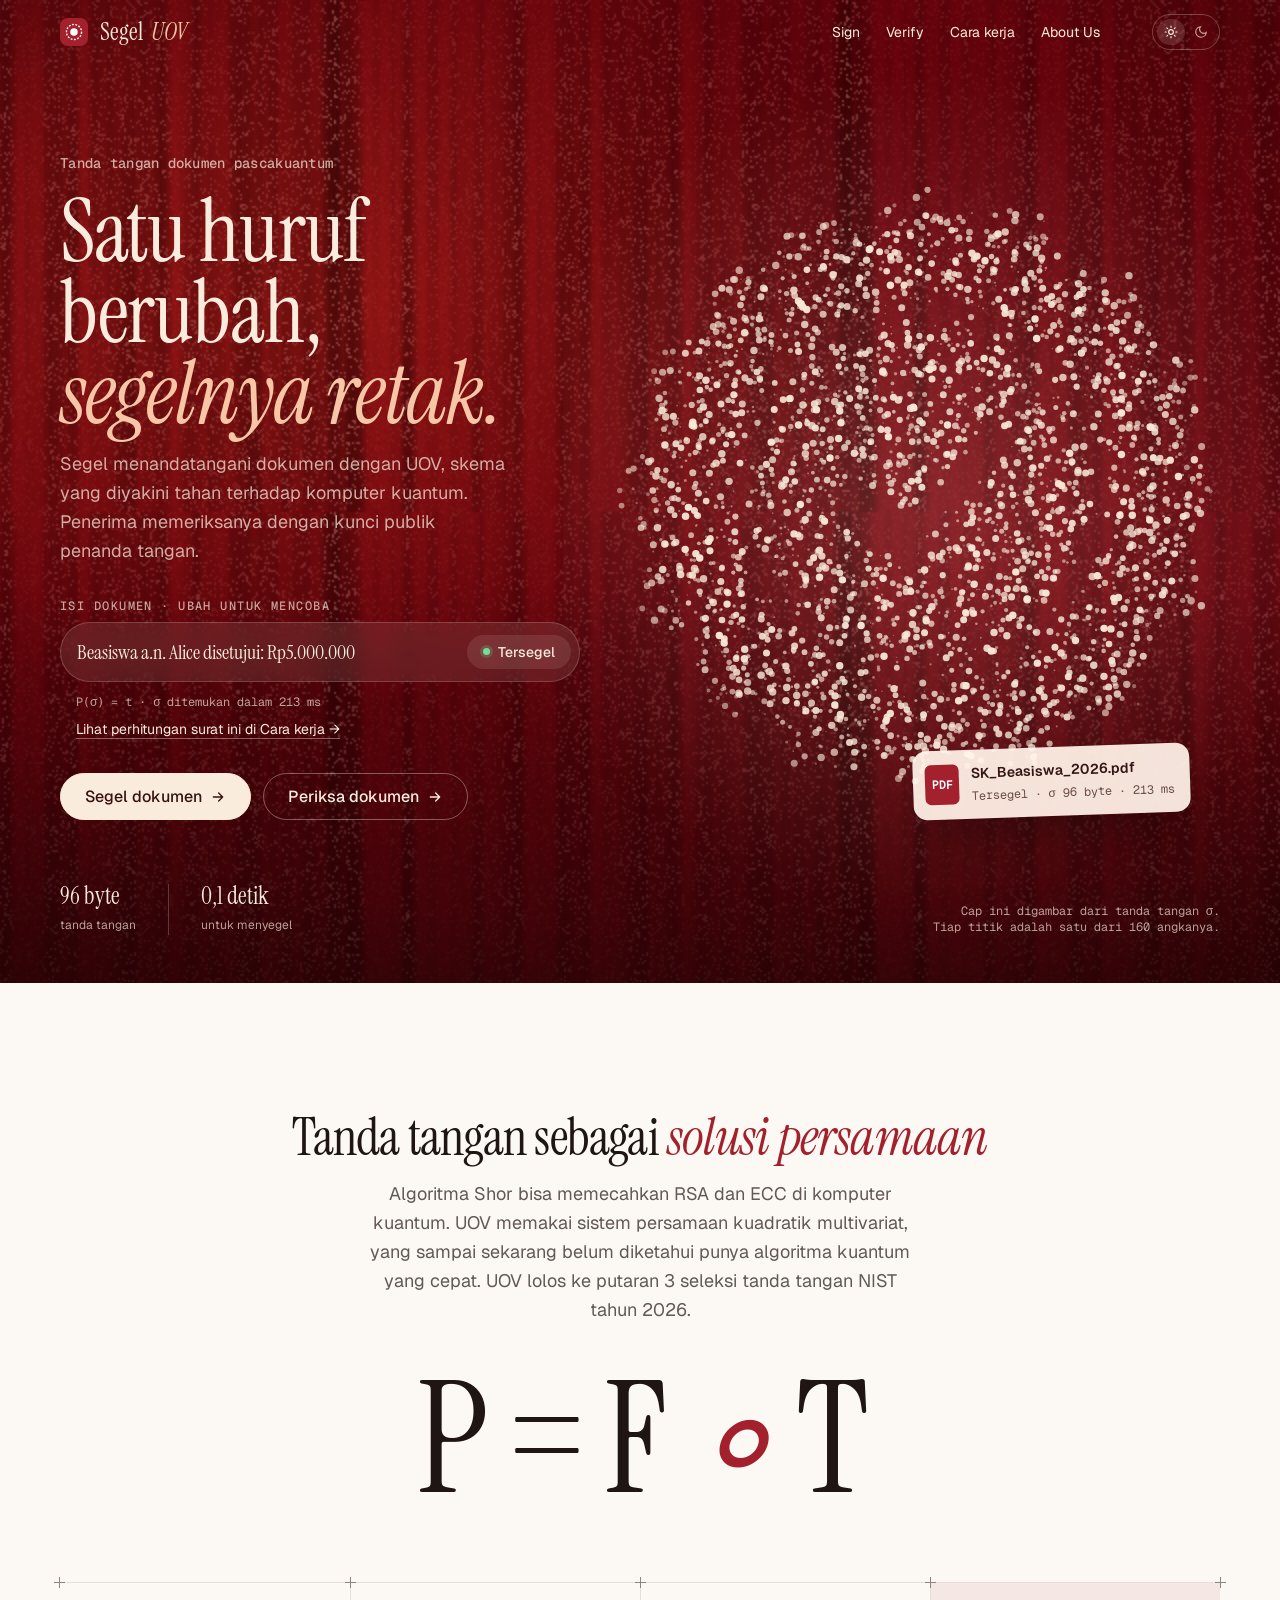
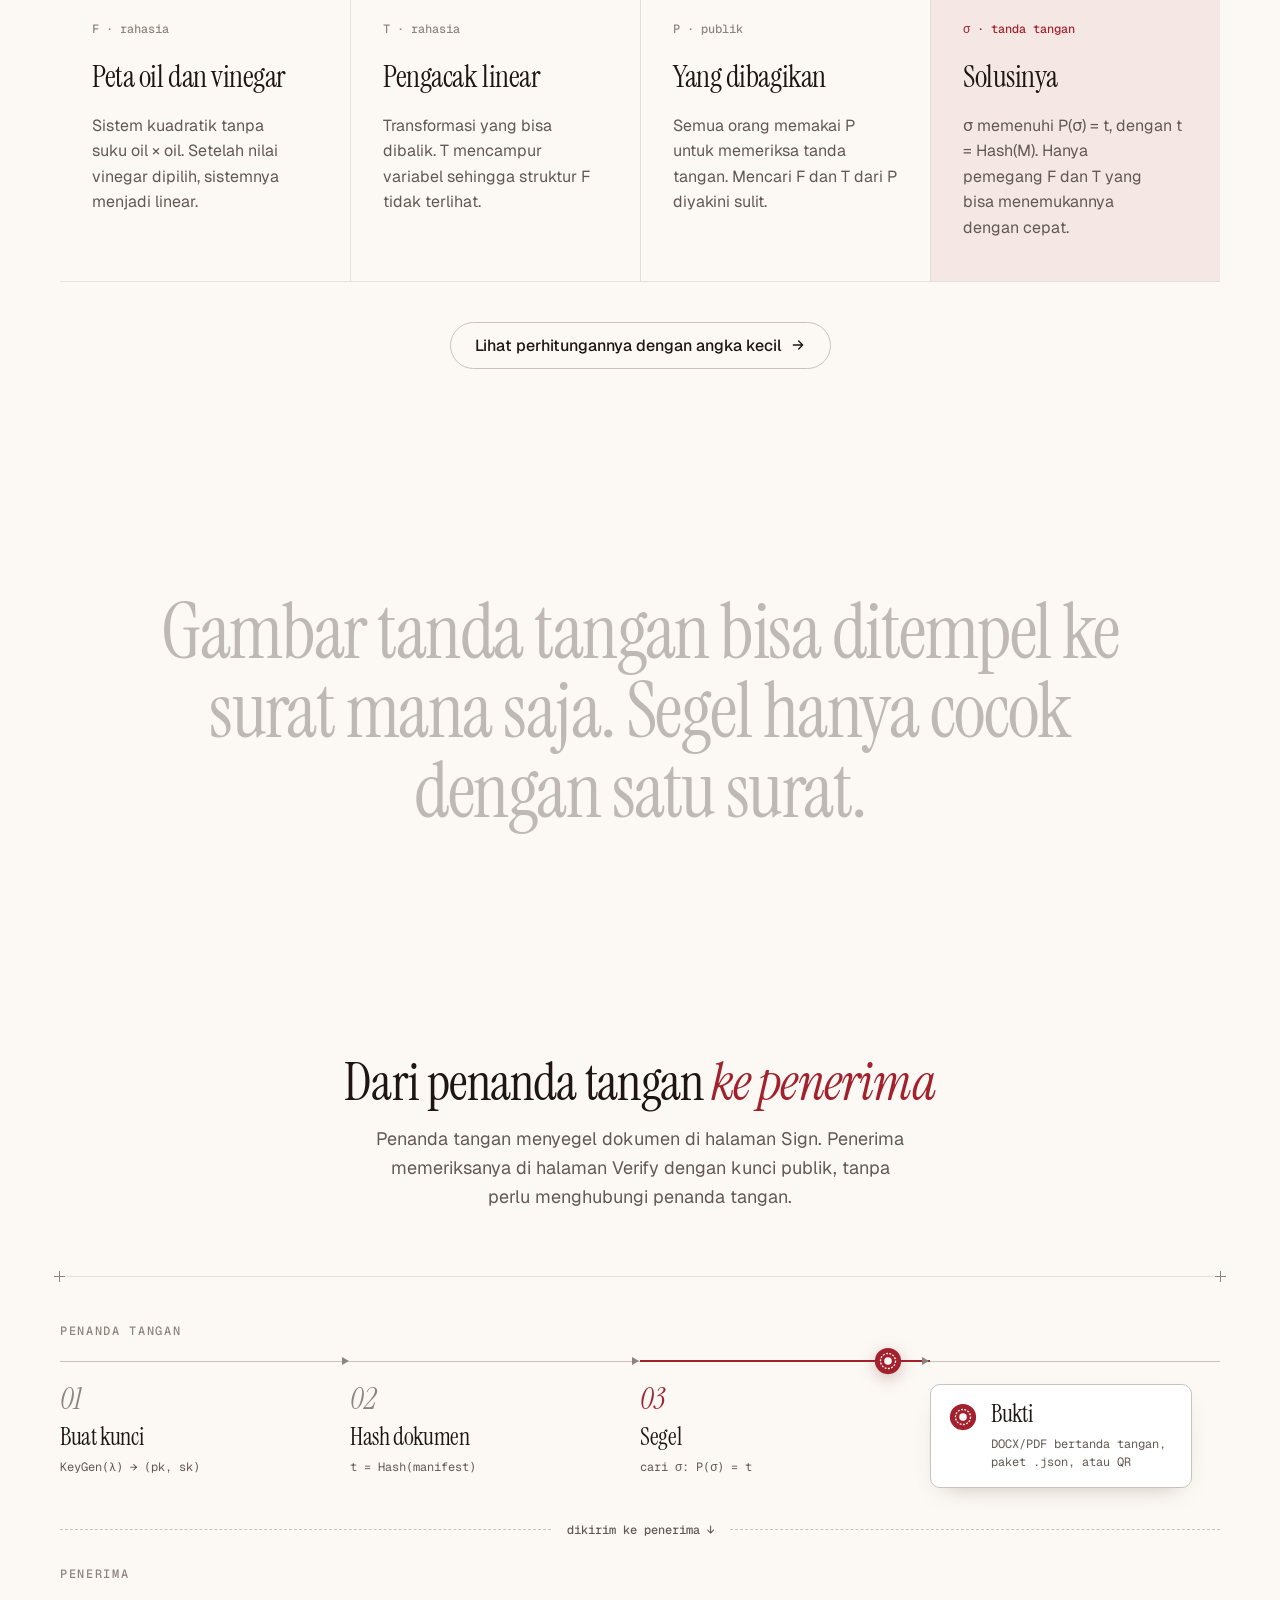
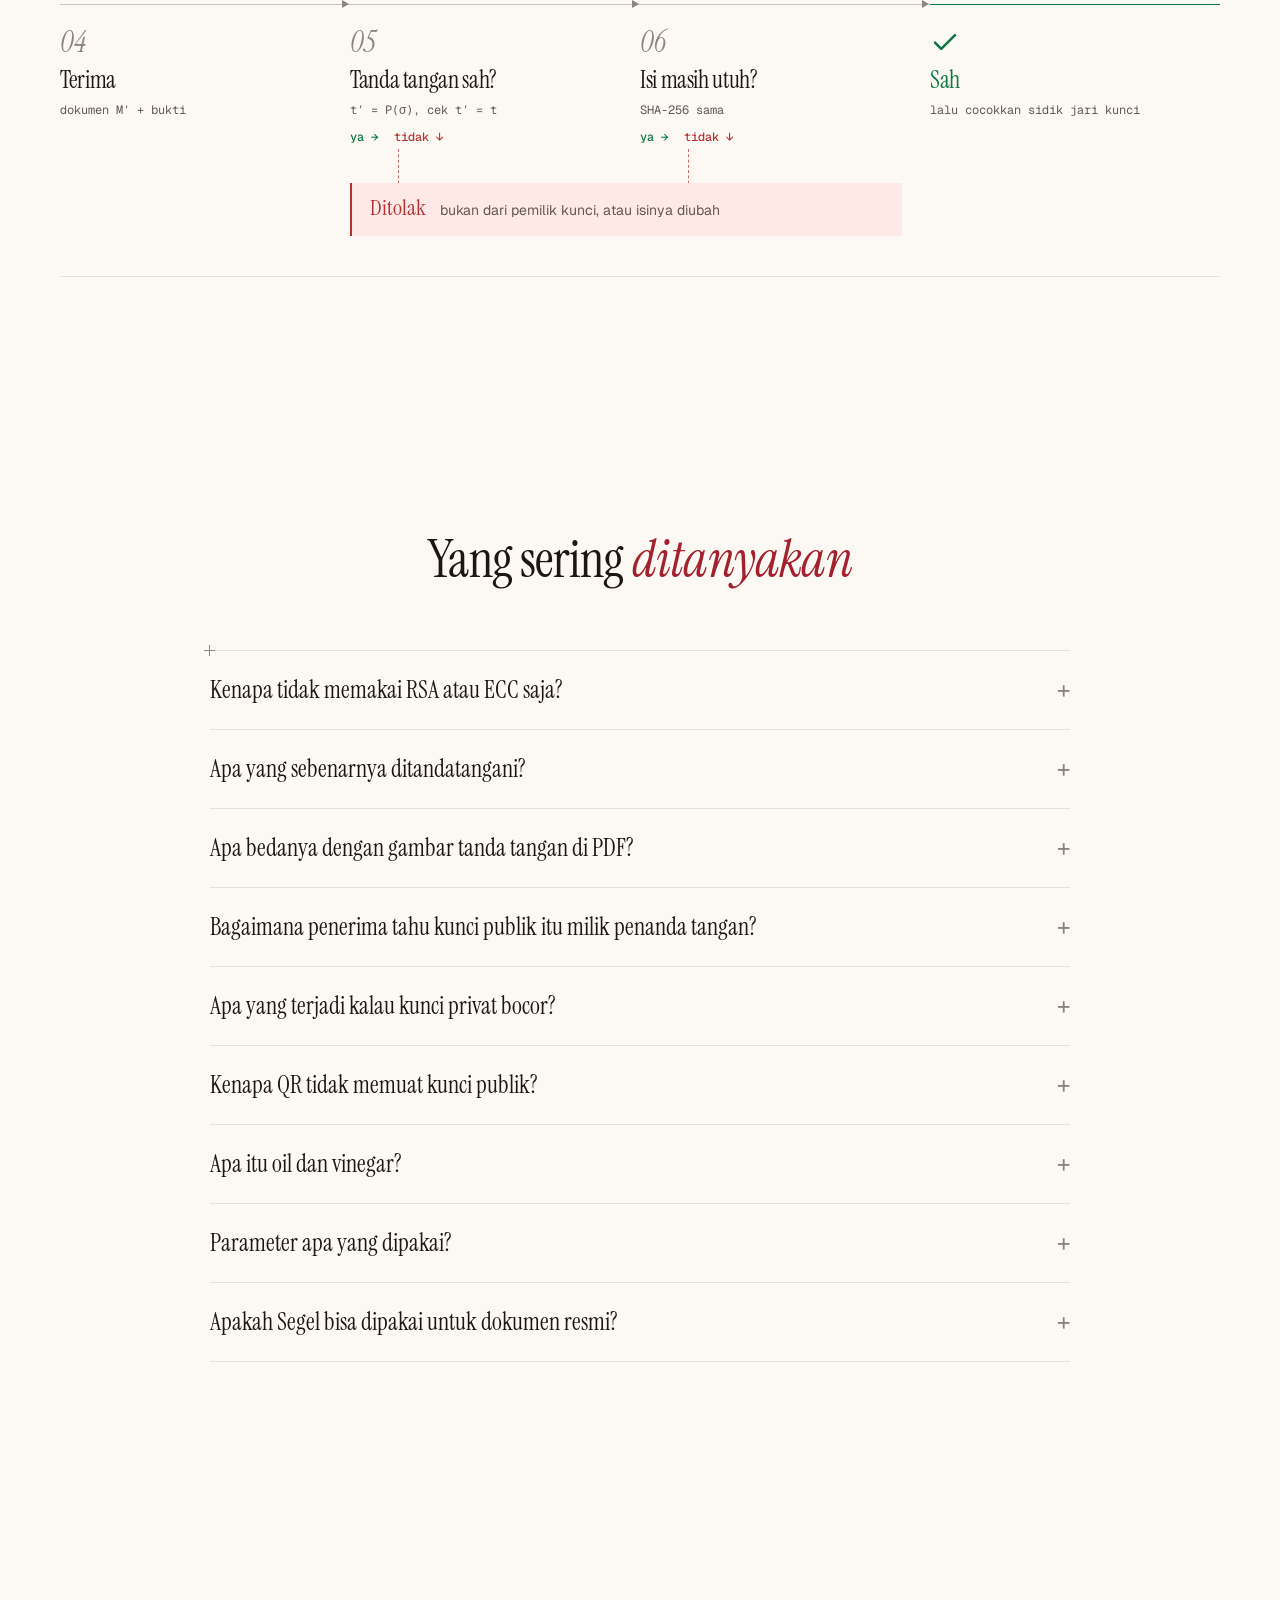
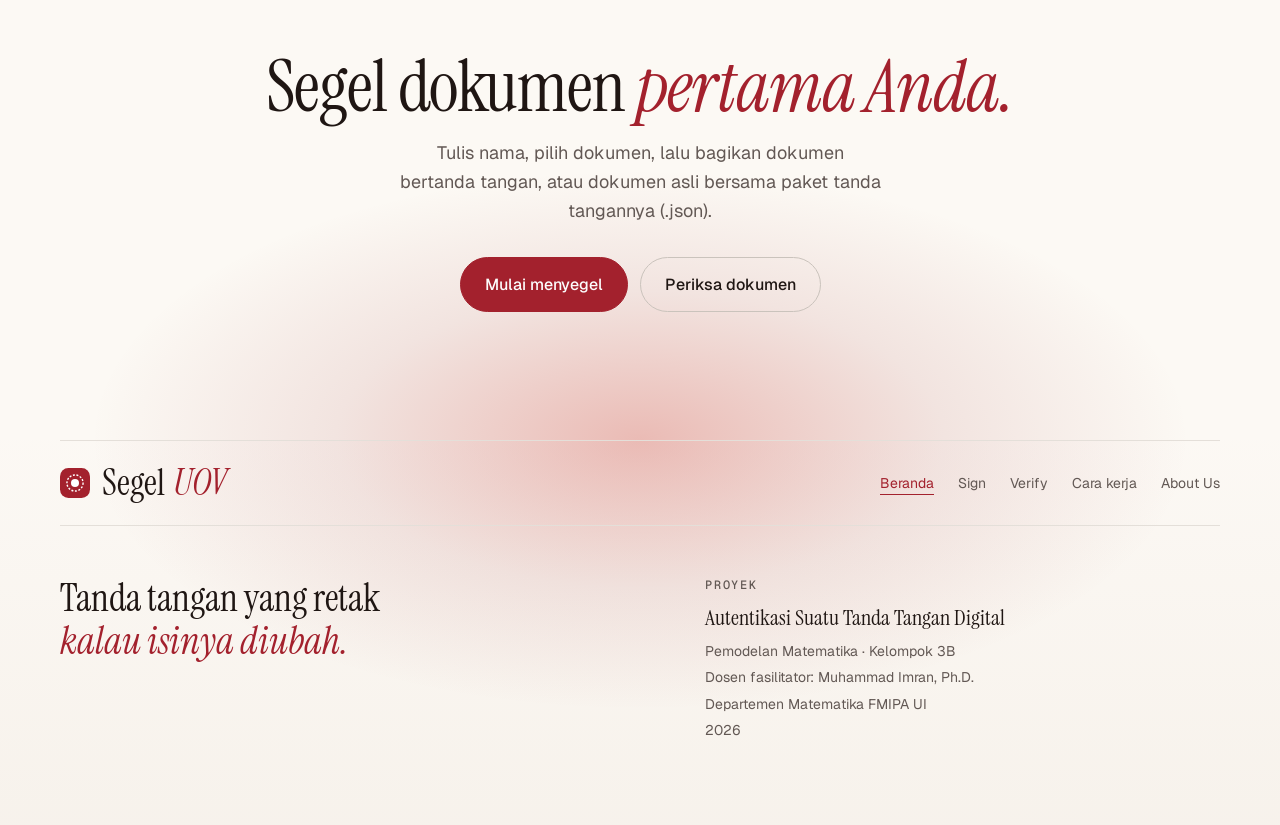
==== commit a5203213: "Polish mobile UI: hide bottom menu at footer, lock zoom, fix overflow and page layouts" ====
--- a/index.html
+++ b/index.html
@@ -2,7 +2,7 @@
 <html lang="id">
 <head>
 <meta charset="utf-8">
-<meta name="viewport" content="width=device-width, initial-scale=1">
+<meta name="viewport" content="width=device-width, initial-scale=1, maximum-scale=1, user-scalable=no">
 <title>Segel · Tanda tangan dokumen pascakuantum</title>
 <meta name="description" content="Segel menandatangani dan memeriksa dokumen dengan UOV, skema tanda tangan yang diyakini tahan terhadap komputer kuantum.">
 <script>try{var t=localStorage.getItem('segel-tema');if(t==='gelap'||(!t&&matchMedia('(prefers-color-scheme: dark)').matches))document.documentElement.classList.add('gelap')}catch(e){}</script>
--- a/css/segel.css
+++ b/css/segel.css
@@ -63,8 +63,8 @@
 
 * { box-sizing: border-box; }
 [hidden] { display: none !important; }
-html { scroll-behavior: smooth; }
-body { margin: 0; background: var(--latar); color: var(--tinta); font: 16px/1.6 var(--huruf-isi); -webkit-font-smoothing: antialiased; }
+html { scroll-behavior: smooth; touch-action: pan-x pan-y; overflow-x: clip; }
+body { margin: 0; background: var(--latar); color: var(--tinta); font: 16px/1.6 var(--huruf-isi); -webkit-font-smoothing: antialiased; touch-action: pan-x pan-y; overflow-x: clip; }
 a { color: inherit; }
 /* Sorotan teks dan bilah gulir ikut warna lak. */
 ::selection { background: var(--aksen); color: var(--aksen-tinta); }
@@ -105,7 +105,8 @@
 .tema button[aria-pressed="true"] { background: var(--permukaan-2); color: var(--tinta); }
 
 /* ---------- Tombol ---------- */
-.tombol { display: inline-flex; align-items: center; justify-content: center; gap: 8px; font: 500 16px var(--huruf-isi); padding: 12px 24px; border-radius: 999px; border: 1px solid var(--garis-kuat); background: transparent; color: var(--tinta); text-decoration: none; cursor: pointer; white-space: nowrap; transition: background .15s, border-color .15s, transform .15s; }
+.tombol { display: inline-flex; align-items: center; justify-content: center; gap: 8px; max-width: 100%; font: 500 16px var(--huruf-isi); padding: 12px 24px; border-radius: 999px; border: 1px solid var(--garis-kuat); background: transparent; color: var(--tinta); text-decoration: none; cursor: pointer; white-space: nowrap; transition: background .15s, border-color .15s, transform .15s; }
+.tombol svg { flex: none; }
 .tombol:hover { border-color: var(--tinta); }
 .tombol:active { transform: translateY(1px); }
 .tombol.utama { background: var(--aksen); border-color: var(--aksen); color: var(--aksen-tinta); }
@@ -302,6 +303,7 @@
   .wadah { width: calc(100% - 32px); }
   .menu { display: none; }
   .tema, .menu + .tema { margin-left: auto; }
+  .tombol { white-space: normal; text-align: center; }
   .kisi-2 { grid-template-columns: 1fr; }
   .batang { gap: 0; }
   .mat { grid-template-columns: repeat(7, 26px); font-size: 12px; }
@@ -309,10 +311,10 @@
 }
 .menu-bawah { display: none; }
 @media (max-width: 640px) {
-  .menu-bawah { display: flex; position: fixed; bottom: 12px; left: 50%; transform: translateX(-50%); z-index: 30; gap: 2px; padding: 4px; border-radius: 999px; background: var(--permukaan); border: 1px solid var(--garis-kuat); box-shadow: var(--bayang-panggung); }
+  .menu-bawah { display: flex; position: fixed; bottom: 12px; left: 50%; transform: translateX(-50%); z-index: 30; gap: 2px; padding: 4px; border-radius: 999px; background: var(--permukaan); border: 1px solid var(--garis-kuat); box-shadow: var(--bayang-panggung); transition: opacity .35s var(--kurva), transform .35s var(--kurva); }
+  .menu-bawah.sembunyi { opacity: 0; transform: translate(-50%, calc(100% + 24px)); pointer-events: none; }
   .menu-bawah a { font-size: 12px; padding: 8px 12px; white-space: nowrap; border-radius: 999px; text-decoration: none; color: var(--redup); }
   .menu-bawah a[aria-current="page"] { background: var(--tinta); color: var(--latar); }
-  body { padding-bottom: 80px; }
 }
 
 /* ==========================================================================
@@ -439,7 +441,8 @@
   .hero-kanvas { width: 100%; height: 440px; top: 70px; opacity: .22; }
   .hero-isi { padding-top: 120px; }
   .kanvas-ket { text-align: left; }
-  .kartu-bukti { display: none; }
+  .beranda .kartu-bukti { display: none; }
+  .coba-baris { backdrop-filter: none; background: oklch(98% 0.02 60 / .13); }
 }
 @media (max-width: 640px) {
   .hero-angka div { padding: 0 16px; } .hero-angka dt { font-size: 20px; }
@@ -585,6 +588,7 @@
   .akan-muncul { opacity: 1; transform: none; transition: none; }
   .slogan-besar .kata { transition: none; }
   .memuat::before { animation: none; }
+  .menu-bawah { transition: none; }
 }
 
 /* Kontras AA: placeholder, angka nol dan judul kolom matriks. */
@@ -669,8 +673,16 @@
 .rincian-kerja p { margin: 8px 0 0; color: var(--tinta); }
 .rincian-kerja .catatan-bagi { grid-column: 1 / -1; margin: 0; color: var(--redup); }
 @media (max-width: 920px) {
-  .kerja-isi { grid-template-columns: 1fr; gap: 24px; padding-top: 112px; }
-  .kerja-kanan { order: -1; height: 320px; }
+  .tentang-hero { min-height: auto; padding: 104px 0 56px; }
+  .kerja { min-height: auto; }
+  .kerja-isi { grid-template-columns: minmax(0, 1fr); gap: 28px; padding: 96px 0 48px; }
+  .kerja h1 { font-size: clamp(38px, 10vw, 56px); margin: 10px 0 20px; }
+  .kerja .garis-nama { margin-top: 20px; }
+  .kerja .garis-nama:not(.garis-kecil) input { font-size: 24px; }
+  .kerja .kunci-baris { margin: 14px 0 20px; }
+  .kerja .laci { margin-top: 24px; }
+  .kerja-kanan { height: 240px; border-top: 1px solid oklch(98% 0.02 60 / .14); }
+  .kerja-kanan .kartu-bukti { left: 50%; right: auto; bottom: 28px; transform: translateX(-50%) rotate(-1.5deg); max-width: calc(100% - 16px); }
 }
 
 /* Kaki tanpa tanda + dan tanpa garis kolom: cukup ruang kosong, satu garis di atas cetakan kecil. */
